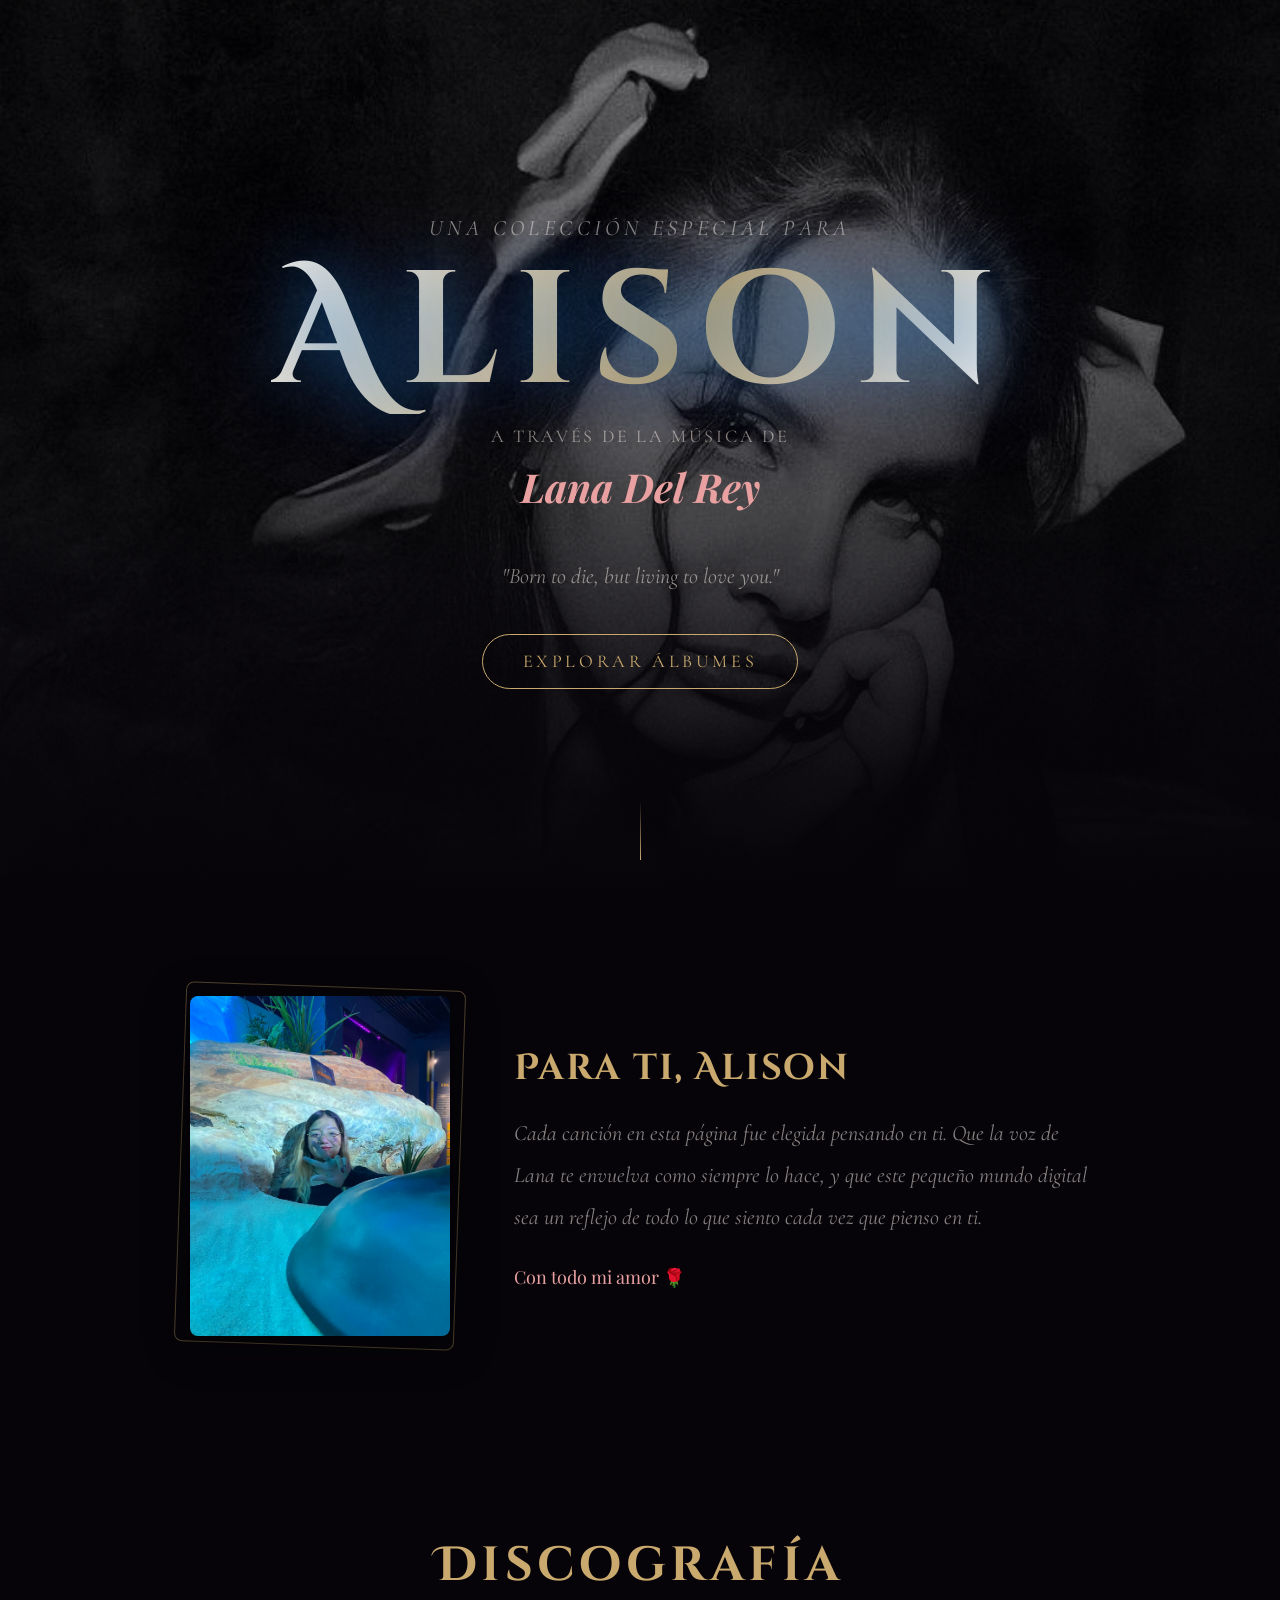
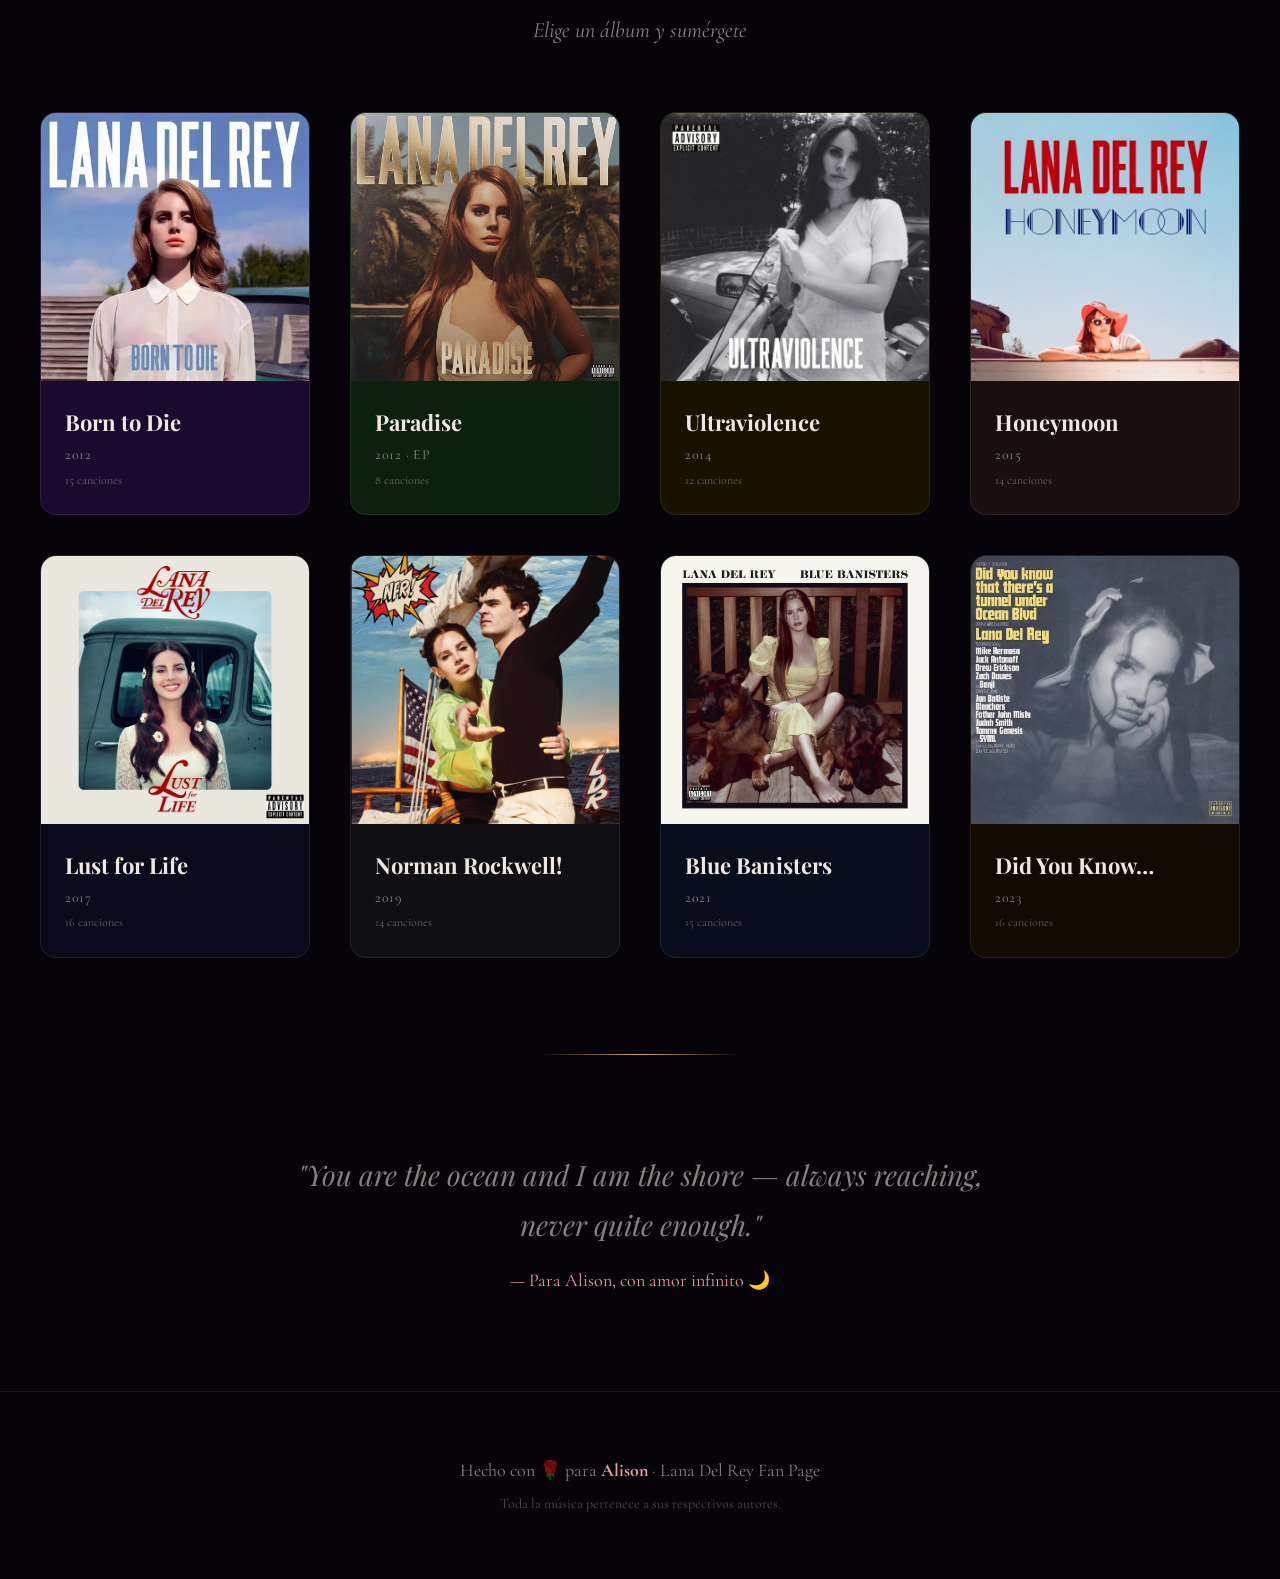
==== index.html @ 83dd3fc1 "Initial commit - Lana Del Rey fan site for Alison" ====
<!DOCTYPE html>
<html lang="es">
<head>
  <meta charset="UTF-8" />
  <meta name="viewport" content="width=device-width, initial-scale=1.0" />
  <title>Lana Del Rey — Para Alison 🌹</title>

  <!-- Google Fonts -->
  <link rel="preconnect" href="https://fonts.googleapis.com" />
  <link rel="preconnect" href="https://fonts.gstatic.com" crossorigin />
  <link href="https://fonts.googleapis.com/css2?family=Playfair+Display:ital,wght@0,400;0,700;1,400;1,700&family=Cormorant+Garamond:ital,wght@0,300;0,400;1,300;1,400&family=Cinzel+Decorative:wght@400;700&display=swap" rel="stylesheet" />

  <!-- CSS Global -->
  <link rel="stylesheet" href="css/reset.css" />
  <link rel="stylesheet" href="css/variables.css" />
  <link rel="stylesheet" href="css/global.css" />
  <link rel="stylesheet" href="css/hero.css" />
  <link rel="stylesheet" href="css/albums-grid.css" />
  <link rel="stylesheet" href="css/footer.css" />
  <link rel="stylesheet" href="css/mobile.css" />
  <link rel="stylesheet" href="css/particles.css" />
</head>
<body>

  <!-- Partículas decorativas -->
  <div id="particles-container" aria-hidden="true"></div>

  <!-- ══════════════ HERO ══════════════ -->
  <header id="hero">
    <div class="hero__overlay"></div>
    <div class="hero__content">
      <p class="hero__subtitle">Una colección especial para</p>
      <h1 class="hero__name">Alison</h1>
      <p class="hero__tagline">a través de la música de</p>
      <h2 class="hero__artist">Lana Del Rey</h2>
      <p class="hero__quote">"Born to die, but living to love you."</p>
      <a href="#albums" class="hero__cta">Explorar álbumes</a>
    </div>
    <div class="hero__scroll-indicator">
      <span></span>
    </div>
  </header>

  <!-- ══════════════ DEDICATORIA ══════════════ -->
  <section id="dedication">
    <div class="dedication__wrapper">
      <div class="dedication__image-frame">
        <!-- Foto de Alison: assets/images/alison/main.jpg -->
        <img src="assets/images/alison/main.jpg" alt="Alison" class="dedication__photo" onerror="this.src='assets/images/placeholder.jpg'" />
        <div class="dedication__frame-decor"></div>
      </div>
      <div class="dedication__text">
        <h3 class="dedication__title">Para ti, Alison</h3>
        <p class="dedication__message">
          <!-- Personaliza este mensaje -->
          Cada canción en esta página fue elegida pensando en ti.
          Que la voz de Lana te envuelva como siempre lo hace,
          y que este pequeño mundo digital sea un reflejo
          de todo lo que siento cada vez que pienso en ti.
        </p>
        <span class="dedication__signature">Con todo mi amor 🌹</span>
      </div>
    </div>
  </section>

  <!-- ══════════════ GRID DE ÁLBUMES ══════════════ -->
  <main id="albums">
    <div class="albums__header">
      <h2 class="albums__title">Discografía</h2>
      <p class="albums__subtitle">Elige un álbum y sumérgete</p>
    </div>

    <div class="albums__grid">

      <!-- Tarjeta: Born to Die -->
      <a href="html/born-to-die.html" class="album-card" data-album="born-to-die" style="--card-color: #1a0a2e; --card-accent: #9b59b6;">
        <div class="album-card__cover">
          <img src="assets/images/albums/born-to-die.jpg" alt="Born to Die" onerror="this.src='assets/images/placeholder.jpg'" />
          <div class="album-card__overlay">
            <span class="album-card__play">▶</span>
          </div>
        </div>
        <div class="album-card__info">
          <h3 class="album-card__title">Born to Die</h3>
          <p class="album-card__year">2012</p>
          <p class="album-card__songs">15 canciones</p>
        </div>
      </a>

      <!-- Tarjeta: Paradise EP -->
      <a href="html/paradise.html" class="album-card" data-album="paradise" style="--card-color: #0d1f0d; --card-accent: #27ae60;">
        <div class="album-card__cover">
          <img src="assets/images/albums/paradise.jpg" alt="Paradise EP" onerror="this.src='assets/images/placeholder.jpg'" />
          <div class="album-card__overlay">
            <span class="album-card__play">▶</span>
          </div>
        </div>
        <div class="album-card__info">
          <h3 class="album-card__title">Paradise</h3>
          <p class="album-card__year">2012 · EP</p>
          <p class="album-card__songs">8 canciones</p>
        </div>
      </a>

      <!-- Tarjeta: Ultraviolence -->
      <a href="html/ultraviolence.html" class="album-card" data-album="ultraviolence" style="--card-color: #1a1200; --card-accent: #c0a060;">
        <div class="album-card__cover">
          <img src="assets/images/albums/ultraviolence.jpg" alt="Ultraviolence" onerror="this.src='assets/images/placeholder.jpg'" />
          <div class="album-card__overlay">
            <span class="album-card__play">▶</span>
          </div>
        </div>
        <div class="album-card__info">
          <h3 class="album-card__title">Ultraviolence</h3>
          <p class="album-card__year">2014</p>
          <p class="album-card__songs">12 canciones</p>
        </div>
      </a>

      <!-- Tarjeta: Honeymoon -->
      <a href="html/honeymoon.html" class="album-card" data-album="honeymoon" style="--card-color: #1a0f0f; --card-accent: #e8b4b8;">
        <div class="album-card__cover">
          <img src="assets/images/albums/honeymoon.jpg" alt="Honeymoon" onerror="this.src='assets/images/placeholder.jpg'" />
          <div class="album-card__overlay">
            <span class="album-card__play">▶</span>
          </div>
        </div>
        <div class="album-card__info">
          <h3 class="album-card__title">Honeymoon</h3>
          <p class="album-card__year">2015</p>
          <p class="album-card__songs">14 canciones</p>
        </div>
      </a>

      <!-- Tarjeta: Lust for Life -->
      <a href="html/lust-for-life.html" class="album-card" data-album="lust-for-life" style="--card-color: #0a0a1a; --card-accent: #4fc3f7;">
        <div class="album-card__cover">
          <img src="assets/images/albums/lust-for-life.jpg" alt="Lust for Life" onerror="this.src='assets/images/placeholder.jpg'" />
          <div class="album-card__overlay">
            <span class="album-card__play">▶</span>
          </div>
        </div>
        <div class="album-card__info">
          <h3 class="album-card__title">Lust for Life</h3>
          <p class="album-card__year">2017</p>
          <p class="album-card__songs">16 canciones</p>
        </div>
      </a>

      <!-- Tarjeta: Norman Rockwell -->
      <a href="html/norman-rockwell.html" class="album-card" data-album="norman-rockwell" style="--card-color: #0f0f14; --card-accent: #a8d8ea;">
        <div class="album-card__cover">
          <img src="assets/images/albums/norman-rockwell.jpg" alt="Norman Rockwell!" onerror="this.src='assets/images/placeholder.jpg'" />
          <div class="album-card__overlay">
            <span class="album-card__play">▶</span>
          </div>
        </div>
        <div class="album-card__info">
          <h3 class="album-card__title">Norman Rockwell!</h3>
          <p class="album-card__year">2019</p>
          <p class="album-card__songs">14 canciones</p>
        </div>
      </a>

      <!-- Tarjeta: Blue Banisters -->
      <a href="html/blue-banisters.html" class="album-card" data-album="blue-banisters" style="--card-color: #070d1a; --card-accent: #5b8fd4;">
        <div class="album-card__cover">
          <img src="assets/images/albums/blue-banisters.jpg" alt="Blue Banisters" onerror="this.src='assets/images/placeholder.jpg'" />
          <div class="album-card__overlay">
            <span class="album-card__play">▶</span>
          </div>
        </div>
        <div class="album-card__info">
          <h3 class="album-card__title">Blue Banisters</h3>
          <p class="album-card__year">2021</p>
          <p class="album-card__songs">15 canciones</p>
        </div>
      </a>

      <!-- Tarjeta: Did You Know -->
      <a href="html/did-you-know.html" class="album-card" data-album="did-you-know" style="--card-color: #100a00; --card-accent: #d4a843;">
        <div class="album-card__cover">
          <img src="assets/images/albums/did-you-know.jpg" alt="Did You Know That There's a Tunnel Under Ocean Blvd" onerror="this.src='assets/images/placeholder.jpg'" />
          <div class="album-card__overlay">
            <span class="album-card__play">▶</span>
          </div>
        </div>
        <div class="album-card__info">
          <h3 class="album-card__title">Did You Know…</h3>
          <p class="album-card__year">2023</p>
          <p class="album-card__songs">16 canciones</p>
        </div>
      </a>

    </div>
  </main>

  <!-- ══════════════ FRASE FINAL ══════════════ -->
  <section id="love-note">
    <div class="love-note__wrapper">
      <p class="love-note__quote">"You are the ocean and I am the shore — always reaching, never quite enough."</p>
      <p class="love-note__for">— Para Alison, con amor infinito 🌙</p>
    </div>
  </section>

  <!-- ══════════════ FOOTER ══════════════ -->
  <footer id="footer">
    <p class="footer__text">Hecho con 🌹 para <strong>Alison</strong> · Lana Del Rey Fan Page</p>
    <p class="footer__credit">Toda la música pertenece a sus respectivos autores.</p>
  </footer>

  <!-- Scripts -->
  <script src="js/particles.js"></script>
  <script src="js/main.js"></script>

</body>
</html>
---- css/variables.css ----
/* ═══════════════════════════════════
   VARIABLES.CSS — Tokens de diseño
═══════════════════════════════════ */
:root {
  /* ── Paleta principal (índice) ── */
  --color-bg:           #060409;
  --color-bg-2:         #0e0714;
  --color-surface:      rgba(255, 255, 255, 0.03);
  --color-border:       rgba(255, 255, 255, 0.08);

  --color-text:         #f0e8e0;
  --color-text-muted:   rgba(240, 232, 224, 0.55);

  --color-gold:         #c9a96e;
  --color-rose:         #e8a0a0;
  --color-lavender:     #b8a0d4;
  --color-cream:        #f5efe8;

  --color-accent:       var(--color-rose);
  --color-glow:         rgba(201, 169, 110, 0.15);

  /* ── Tipografía ── */
  --font-display:       'Cinzel Decorative', serif;
  --font-heading:       'Playfair Display', serif;
  --font-body:          'Cormorant Garamond', serif;

  --fs-xs:    0.75rem;
  --fs-sm:    0.875rem;
  --fs-base:  1rem;
  --fs-md:    1.125rem;
  --fs-lg:    1.375rem;
  --fs-xl:    1.75rem;
  --fs-2xl:   2.25rem;
  --fs-3xl:   3rem;
  --fs-4xl:   4rem;
  --fs-hero:  clamp(3rem, 10vw, 7rem);

  /* ── Espaciado ── */
  --space-xs:   0.25rem;
  --space-sm:   0.5rem;
  --space-md:   1rem;
  --space-lg:   1.5rem;
  --space-xl:   2.5rem;
  --space-2xl:  4rem;
  --space-3xl:  6rem;

  /* ── Bordes & radios ── */
  --radius-sm:   4px;
  --radius-md:   8px;
  --radius-lg:   16px;
  --radius-full: 9999px;

  /* ── Sombras ── */
  --shadow-card: 0 8px 40px rgba(0,0,0,0.6);
  --shadow-glow: 0 0 30px var(--color-glow);

  /* ── Transiciones ── */
  --transition-fast: 0.2s ease;
  --transition-med:  0.4s ease;
  --transition-slow: 0.7s ease;

  /* ── Z-index ── */
  --z-particles: -1;
  --z-base:       1;
  --z-card:       2;
  --z-modal:     10;
  --z-nav:       20;
}
---- css/global.css ----
/* ═══════════════════════════════════
   GLOBAL.CSS — Estilos base del sitio
═══════════════════════════════════ */
body {
  font-family: var(--font-body);
  background-color: var(--color-bg);
  color: var(--color-text);
  overflow-x: hidden;
  cursor: default;
}

/* ── Cursor personalizado ── */
body * {
  cursor: url('../assets/images/cursor.png') 8 8, auto;
}
a, button { cursor: url('../assets/images/cursor-pointer.png') 8 8, pointer; }

/* ── Scrollbar ── */
::-webkit-scrollbar { width: 6px; }
::-webkit-scrollbar-track { background: var(--color-bg); }
::-webkit-scrollbar-thumb {
  background: var(--color-gold);
  border-radius: var(--radius-full);
}

/* ── Selección de texto ── */
::selection {
  background: rgba(201, 169, 110, 0.3);
  color: var(--color-cream);
}

/* ── Sección de dedicatoria ── */
#dedication {
  padding: var(--space-3xl) var(--space-xl);
  display: flex;
  justify-content: center;
}

.dedication__wrapper {
  display: flex;
  align-items: center;
  gap: var(--space-2xl);
  max-width: 900px;
  width: 100%;
}

.dedication__image-frame {
  position: relative;
  flex-shrink: 0;
}

.dedication__photo {
  width: 260px;
  height: 340px;
  object-fit: cover;
  border-radius: var(--radius-md);
  box-shadow: var(--shadow-card);
  position: relative;
  z-index: 1;
}

.dedication__frame-decor {
  position: absolute;
  inset: -10px;
  border: 1px solid var(--color-gold);
  border-radius: var(--radius-md);
  opacity: 0.4;
  transform: rotate(2deg);
}

.dedication__title {
  font-family: var(--font-display);
  font-size: var(--fs-2xl);
  color: var(--color-gold);
  margin-bottom: var(--space-md);
  letter-spacing: 0.05em;
}

.dedication__message {
  font-size: var(--fs-lg);
  font-style: italic;
  line-height: 1.9;
  color: var(--color-text-muted);
  margin-bottom: var(--space-lg);
}

.dedication__signature {
  font-family: var(--font-heading);
  font-size: var(--fs-md);
  color: var(--color-rose);
}

/* ── Love note ── */
#love-note {
  padding: var(--space-3xl) var(--space-xl);
  text-align: center;
  position: relative;
}

#love-note::before {
  content: '';
  position: absolute;
  top: 0; left: 50%;
  transform: translateX(-50%);
  width: 200px; height: 1px;
  background: linear-gradient(to right, transparent, var(--color-gold), transparent);
}

.love-note__quote {
  font-family: var(--font-heading);
  font-size: var(--fs-xl);
  font-style: italic;
  color: var(--color-text-muted);
  max-width: 700px;
  margin: 0 auto var(--space-md);
  line-height: 1.8;
}

.love-note__for {
  font-size: var(--fs-md);
  color: var(--color-rose);
}

/* ── Animaciones de entrada ── */
@keyframes fadeInUp {
  from { opacity: 0; transform: translateY(30px); }
  to   { opacity: 1; transform: translateY(0); }
}

@keyframes fadeIn {
  from { opacity: 0; }
  to   { opacity: 1; }
}

@keyframes shimmer {
  0%   { background-position: -200% center; }
  100% { background-position: 200% center; }
}

/* ── Responsive ── */
@media (max-width: 768px) {
  .dedication__wrapper {
    flex-direction: column;
    text-align: center;
  }
  .dedication__photo {
    width: 200px;
    height: 260px;
  }
}
---- css/hero.css ----
/* ═══════════════════════════════════
   HERO.CSS — Sección principal hero
═══════════════════════════════════ */
#hero {
  position: relative;
  width: 100%;
  height: 100vh;
  min-height: 600px;
  display: flex;
  align-items: center;
  justify-content: center;
  overflow: hidden;

  /* Fondo: pon tu imagen favorita de Lana en assets/images/ldr/hero-bg.jpg */
  background-image: url('../assets/images/ldr/hero-bg.jpg');
  background-size: cover;
  background-position: center 20%;
}

.hero__overlay {
  position: absolute;
  inset: 0;
  background: linear-gradient(
    to bottom,
    rgba(6, 4, 9, 0.3) 0%,
    rgba(6, 4, 9, 0.55) 50%,
    rgba(6, 4, 9, 0.9) 85%,
    var(--color-bg) 100%
  );
  z-index: 0;
}

.hero__content {
  position: relative;
  z-index: 1;
  text-align: center;
  padding: 0 var(--space-xl);
  animation: fadeIn 1.5s ease forwards;
}

.hero__subtitle {
  font-family: var(--font-body);
  font-size: var(--fs-lg);
  font-style: italic;
  color: var(--color-text-muted);
  letter-spacing: 0.2em;
  text-transform: uppercase;
  margin-bottom: var(--space-sm);
  animation: fadeInUp 1s ease 0.3s both;
}

.hero__name {
  font-family: var(--font-display);
  font-size: clamp(4rem, 14vw, 10rem);
  color: var(--color-cream);
  letter-spacing: 0.1em;
  line-height: 1;
  text-shadow:
    0 0 60px rgba(29, 136, 223, 0.5),
    0 0 120px rgba(18, 72, 172, 0.459);

  /* Efecto shimmer dorado */
  background: linear-gradient(
    120deg,
    var(--color-cream) 0%,
    var(--color-gold) 30%,
    var(--color-cream) 50%,
    var(--color-gold) 70%,
    var(--color-cream) 100%
  );
  background-size: 200% auto;
  -webkit-background-clip: text;
  -webkit-text-fill-color: transparent;
  background-clip: text;
  animation:
    fadeInUp 1s ease 0.5s both,
    shimmer 4s linear 2s infinite;
}

.hero__tagline {
  font-family: var(--font-body);
  font-size: var(--fs-md);
  color: var(--color-text-muted);
  letter-spacing: 0.15em;
  text-transform: uppercase;
  margin-top: var(--space-sm);
  animation: fadeInUp 1s ease 0.7s both;
}

.hero__artist {
  font-family: var(--font-heading);
  font-size: clamp(1.5rem, 4vw, 2.5rem);
  font-style: italic;
  color: var(--color-rose);
  margin-top: var(--space-xs);
  animation: fadeInUp 1s ease 0.9s both;
}

.hero__quote {
  font-family: var(--font-body);
  font-size: var(--fs-lg);
  font-style: italic;
  color: var(--color-text-muted);
  margin-top: var(--space-xl);
  max-width: 500px;
  margin-left: auto;
  margin-right: auto;
  animation: fadeInUp 1s ease 1.1s both;
}

.hero__cta {
  display: inline-block;
  margin-top: var(--space-xl);
  padding: 0.75rem 2.5rem;
  border: 1px solid var(--color-gold);
  color: var(--color-gold);
  font-family: var(--font-body);
  font-size: var(--fs-md);
  letter-spacing: 0.2em;
  text-transform: uppercase;
  border-radius: var(--radius-full);
  transition: background var(--transition-med), color var(--transition-med), box-shadow var(--transition-med);
  animation: fadeInUp 1s ease 1.3s both;
}

.hero__cta:hover {
  background: var(--color-gold);
  color: var(--color-bg);
  box-shadow: 0 0 30px rgba(201, 169, 110, 0.4);
}

/* ── Indicador de scroll ── */
.hero__scroll-indicator {
  position: absolute;
  bottom: var(--space-xl);
  left: 50%;
  transform: translateX(-50%);
  z-index: 1;
  animation: fadeIn 1s ease 2s both;
}

.hero__scroll-indicator span {
  display: block;
  width: 1px;
  height: 60px;
  background: linear-gradient(to bottom, transparent, var(--color-gold));
  margin: 0 auto;
  animation: scrollPulse 2s ease-in-out infinite;
}

@keyframes scrollPulse {
  0%   { opacity: 0; transform: scaleY(0) translateY(-100%); }
  50%  { opacity: 1; }
  100% { opacity: 0; transform: scaleY(1) translateY(0); }
}
---- css/albums-grid.css ----
/* ═══════════════════════════════════
   ALBUMS-GRID.CSS — Grid de álbumes
═══════════════════════════════════ */
#albums {
  padding: var(--space-3xl) var(--space-xl);
  max-width: 1300px;
  margin: 0 auto;
}

.albums__header {
  text-align: center;
  margin-bottom: var(--space-2xl);
}

.albums__title {
  font-family: var(--font-display);
  font-size: var(--fs-3xl);
  color: var(--color-gold);
  letter-spacing: 0.1em;
  margin-bottom: var(--space-sm);
}

.albums__subtitle {
  font-family: var(--font-body);
  font-size: var(--fs-lg);
  font-style: italic;
  color: var(--color-text-muted);
}

/* ── Grid responsive ── */
.albums__grid {
  display: grid;
  grid-template-columns: repeat(auto-fill, minmax(250px, 1fr));
  gap: var(--space-xl);
}

/* ── Tarjeta de álbum ── */
.album-card {
  display: block;
  background: var(--card-color, var(--color-surface));
  border: 1px solid var(--color-border);
  border-radius: var(--radius-lg);
  overflow: hidden;
  transition: transform var(--transition-med), box-shadow var(--transition-med), border-color var(--transition-med);
  position: relative;
  cursor: pointer;
}

.album-card::before {
  /* Brillo superior */
  content: '';
  position: absolute;
  top: 0; left: 0; right: 0;
  height: 1px;
  background: linear-gradient(to right, transparent, var(--card-accent, var(--color-gold)), transparent);
  opacity: 0;
  transition: opacity var(--transition-med);
  z-index: 2;
}

.album-card:hover {
  transform: translateY(-8px) scale(1.02);
  box-shadow:
    0 20px 60px rgba(0,0,0,0.7),
    0 0 30px rgba(var(--card-accent, 201,169,110), 0.15);
  border-color: rgba(255,255,255,0.15);
}

.album-card:hover::before {
  opacity: 1;
}

/* ── Cover del álbum ── */
.album-card__cover {
  position: relative;
  width: 100%;
  aspect-ratio: 1 / 1;
  overflow: hidden;
}

.album-card__cover img {
  width: 100%;
  height: 100%;
  object-fit: cover;
  transition: transform var(--transition-slow), filter var(--transition-med);
}

.album-card:hover .album-card__cover img {
  transform: scale(1.08);
  filter: brightness(0.7);
}

.album-card__overlay {
  position: absolute;
  inset: 0;
  display: flex;
  align-items: center;
  justify-content: center;
  opacity: 0;
  transition: opacity var(--transition-med);
  background: radial-gradient(ellipse at center, rgba(0,0,0,0.4) 0%, transparent 70%);
}

.album-card:hover .album-card__overlay {
  opacity: 1;
}

.album-card__play {
  font-size: 3rem;
  color: white;
  text-shadow: 0 0 20px rgba(255,255,255,0.5);
  transform: scale(0.8);
  transition: transform var(--transition-med);
}

.album-card:hover .album-card__play {
  transform: scale(1);
}

/* ── Info del álbum ── */
.album-card__info {
  padding: var(--space-lg);
}

.album-card__title {
  font-family: var(--font-heading);
  font-size: var(--fs-lg);
  color: var(--color-text);
  margin-bottom: var(--space-xs);
}

.album-card__year {
  font-size: var(--fs-sm);
  color: var(--color-text-muted);
  letter-spacing: 0.05em;
}

.album-card__songs {
  font-size: var(--fs-xs);
  color: var(--color-text-muted);
  margin-top: var(--space-xs);
  opacity: 0.7;
}

/* ── Color accent en titulo al hover ── */
.album-card:hover .album-card__title {
  color: var(--card-accent, var(--color-gold));
  transition: color var(--transition-fast);
}

/* ── Responsive ── */
@media (max-width: 600px) {
  .albums__grid {
    grid-template-columns: repeat(2, 1fr);
    gap: var(--space-md);
  }
  .albums__title { font-size: var(--fs-2xl); }
}

@media (max-width: 400px) {
  .albums__grid {
    grid-template-columns: 1fr;
  }
}
---- css/footer.css ----
/* ═══════════════════════════════════
   FOOTER.CSS
═══════════════════════════════════ */
#footer {
  text-align: center;
  padding: var(--space-2xl) var(--space-xl);
  border-top: 1px solid var(--color-border);
  position: relative;
}

.footer__text {
  font-family: var(--font-body);
  font-size: var(--fs-md);
  color: var(--color-text-muted);
  margin-bottom: var(--space-sm);
}

.footer__text strong {
  color: var(--color-rose);
}

.footer__credit {
  font-size: var(--fs-sm);
  color: rgba(240, 232, 224, 0.3);
}
---- css/mobile.css ----
/* ═══════════════════════════════════════════════════════
   MOBILE.CSS — Responsive completo iOS & Android
   Breakpoints: 900px · 768px · 480px · 375px
═══════════════════════════════════════════════════════ */

/* ── 0. CORRECCIONES GLOBALES iOS / ANDROID ── */
html {
  -webkit-text-size-adjust: 100%;
  text-size-adjust: 100%;
}
body {
  -webkit-overflow-scrolling: touch;
}
* {
  -webkit-tap-highlight-color: transparent;
  tap-highlight-color: transparent;
}
input[type="range"] {
  -webkit-appearance: none;
  appearance: none;
}
button {
  -webkit-appearance: none;
  appearance: none;
}

/* ── 1. TABLET (≤ 900px) ── */
@media (max-width: 900px) {
  .hero__name { font-size: clamp(3rem, 16vw, 7rem); }
  .album-hero { padding: 0 2rem 3rem; min-height: 85vh; }
  .album-hero__content { flex-direction: column; align-items: center; text-align: center; gap: 1.5rem; }
  .album-hero__cover { width: 180px; height: 180px; }
  .album-hero__for-alison { border-left: none; border-top: 2px solid; border-radius: 0 0 8px 8px; text-align: center; }
  .albums__grid { grid-template-columns: repeat(3, 1fr); gap: 1rem; }
  .player { grid-template-columns: 1fr 1fr; grid-template-rows: auto auto; gap: 0.5rem; padding: 0.75rem 1.25rem; }
  .player__song-info { grid-column: 1; grid-row: 1; }
  .player__right { grid-column: 2; grid-row: 1; justify-content: flex-end; }
  .player__controls { grid-column: 1 / -1; grid-row: 2; }
}

/* ── 2. MÓVIL GRANDE (≤ 768px) ── */
@media (max-width: 768px) {
  /* Hero index */
  #hero { background-attachment: scroll; }
  .hero__subtitle { font-size: 0.8rem; letter-spacing: 0.15em; }
  .hero__name { font-size: clamp(2.8rem, 18vw, 5.5rem); letter-spacing: 0.05em; }
  .hero__quote { font-size: 1rem; padding: 0 1rem; }
  .hero__cta { padding: 0.65rem 2rem; font-size: 0.875rem; }

  /* Dedicatoria */
  #dedication { padding: 3rem 1.5rem; }
  .dedication__wrapper { flex-direction: column; align-items: center; text-align: center; gap: 2rem; }
  .dedication__photo { width: 180px; height: 240px; }
  .dedication__title { font-size: 1.5rem; }
  .dedication__message { font-size: 1rem; }

  /* Grid álbumes */
  #albums { padding: 3rem 1rem; }
  .albums__title { font-size: 1.75rem; }
  .albums__grid { grid-template-columns: repeat(2, 1fr); gap: 0.875rem; }
  .album-card__info { padding: 0.875rem; }
  .album-card__title { font-size: 1rem; }

  /* Álbum hero */
  .album-hero { padding: 0 1.25rem 2.5rem; min-height: 70vh; }
  .album-hero__content { gap: 1.25rem; }
  .album-hero__cover { width: 150px; height: 150px; }
  .album-hero__title { font-size: clamp(1.8rem, 8vw, 3rem); }
  .album-hero__artist { font-size: 1rem; }
  .album-hero__quote { font-size: 0.9rem; max-width: 100%; }
  .album-hero__for-alison p { font-size: 0.9rem; }

  /* Navbar */
  .album-nav { padding: 0.875rem 1.25rem; }
  .album-nav__back { font-size: 0.75rem; }
  .album-nav__for { font-size: 0.75rem; }

  /* Tracklist */
  .album-main { padding: 1.5rem 1rem 180px; }
  .tracklist-section__title { font-size: 1rem; margin-bottom: 1rem; }
  .tracklist__item { grid-template-columns: 32px 1fr auto; gap: 0.75rem; padding: 0.75rem 0.875rem; }
  .tracklist__title { font-size: 0.875rem; }
  .tracklist__duration { font-size: 0.7rem; }

  /* ─── Reproductor mobile: stack vertical ─── */
  .player {
    display: flex;
    flex-direction: column;
    gap: 0.4rem;
    padding: 0.75rem 1rem;
    padding-bottom: calc(0.75rem + env(safe-area-inset-bottom, 0px));
  }
  .player__song-info { width: 100%; margin-bottom: 0.25rem; }
  .player__thumb { width: 44px; height: 44px; }
  .player__song-name { font-size: 0.875rem; max-width: 60vw; }
  .player__song-album { font-size: 0.65rem; }
  .player__controls { width: 100%; }
  .player__buttons { gap: 1rem; justify-content: center; }
  .player__btn { font-size: 1rem; }
  .player__btn--play { width: 40px; height: 40px; font-size: 1.1rem; }
  .player__progress-wrapper { gap: 0.5rem; }
  .player__right { display: none; }

  /* Love note */
  .love-note__quote { font-size: 1rem; padding: 0 1rem; }

  /* Scrollbar oculto */
  ::-webkit-scrollbar { display: none; }
  body { scrollbar-width: none; }

  /* Partículas en pausa (rendimiento) */
  .particle { opacity: 0 !important; animation-play-state: paused !important; }
}

/* ── 3. MÓVIL ESTÁNDAR (≤ 480px) ── */
@media (max-width: 480px) {
  .hero__name { font-size: clamp(2.5rem, 20vw, 4.5rem); }
  .albums__grid { grid-template-columns: repeat(2, 1fr); gap: 0.75rem; }
  .album-hero__cover { width: 130px; height: 130px; }
  .album-hero__title { font-size: clamp(1.6rem, 9vw, 2.5rem); }
  .tracklist__item { padding: 0.65rem 0.75rem; }
  .player { padding: 0.65rem 0.875rem; padding-bottom: calc(0.65rem + env(safe-area-inset-bottom, 0px)); }
  .player__buttons { gap: 0.875rem; }
  .player__btn--play { width: 38px; height: 38px; }
}

/* ── 4. MÓVIL PEQUEÑO (≤ 375px) — iPhone SE ── */
@media (max-width: 375px) {
  .hero__name { font-size: clamp(2.2rem, 21vw, 4rem); }
  .albums__grid { gap: 0.5rem; }
  .album-card__title { font-size: 0.875rem; }
  .album-card__year, .album-card__songs { font-size: 0.65rem; }
  .album-hero { padding: 0 1rem 2rem; }
  .album-hero__cover { width: 110px; height: 110px; }
  .tracklist__item { grid-template-columns: 28px 1fr auto; gap: 0.5rem; padding: 0.6rem 0.5rem; }
  .tracklist__number { font-size: 0.7rem; }
  .tracklist__title { font-size: 0.8rem; }
  .player { padding: 0.5rem 0.75rem; padding-bottom: calc(0.5rem + env(safe-area-inset-bottom, 0px)); }
  .player__song-name { font-size: 0.8rem; max-width: 50vw; }
}

/* ── 5. LANDSCAPE MÓVIL ── */
@media (max-height: 500px) and (orientation: landscape) {
  #hero { min-height: 100vh; }
  .hero__name { font-size: clamp(2rem, 10vh, 4rem); }
  .album-hero { min-height: 100vh; padding: 0 2rem 2rem; }
  .album-hero__content { flex-direction: row; text-align: left; align-items: flex-end; }
  .album-hero__cover { width: 100px; height: 100px; }
  .player { padding: 0.4rem 1rem; padding-bottom: 0.4rem; }
  .player__btn--play { width: 34px; height: 34px; }
}

/* ── 6. SAFE AREA — notch iPhoneX+ ── */
@supports (padding-bottom: env(safe-area-inset-bottom)) {
  .player {
    padding-bottom: calc(0.875rem + env(safe-area-inset-bottom));
  }
  .album-main {
    padding-bottom: calc(175px + env(safe-area-inset-bottom));
  }
}

/* ── 7. TOUCH — mejoras táctiles ── */
@media (hover: none) and (pointer: coarse) {
  .player__btn {
    min-width: 44px;
    min-height: 44px;
    display: flex;
    align-items: center;
    justify-content: center;
  }
  .tracklist__item { min-height: 52px; }
  #progress-bar { height: 6px !important; border-radius: 999px; }
  .player__progress-fill { height: 6px; }

  /* Quita hover pegado en touch */
  .album-card:hover {
    transform: none;
    box-shadow: var(--shadow-card);
    border-color: var(--color-border);
  }
  .album-card:active { transform: scale(0.97); transition: transform 0.1s ease; }
  .tracklist__item:hover { background: transparent; border-color: transparent; }
  .tracklist__item:active { background: rgba(255,255,255,0.05); }
}
---- css/particles.css ----
/* ═══════════════════════════════════
   PARTICLES.CSS — Partículas decorativas
═══════════════════════════════════ */
#particles-container {
  position: fixed;
  inset: 0;
  pointer-events: none;
  z-index: var(--z-particles);
  overflow: hidden;
}

.particle {
  position: absolute;
  border-radius: 50%;
  pointer-events: none;
  opacity: 0;
  animation: particleFloat linear infinite;
}

@keyframes particleFloat {
  0% {
    transform: translateY(100vh) rotate(0deg);
    opacity: 0;
  }
  10% { opacity: 1; }
  90% { opacity: 0.5; }
  100% {
    transform: translateY(-10vh) rotate(360deg);
    opacity: 0;
  }
}
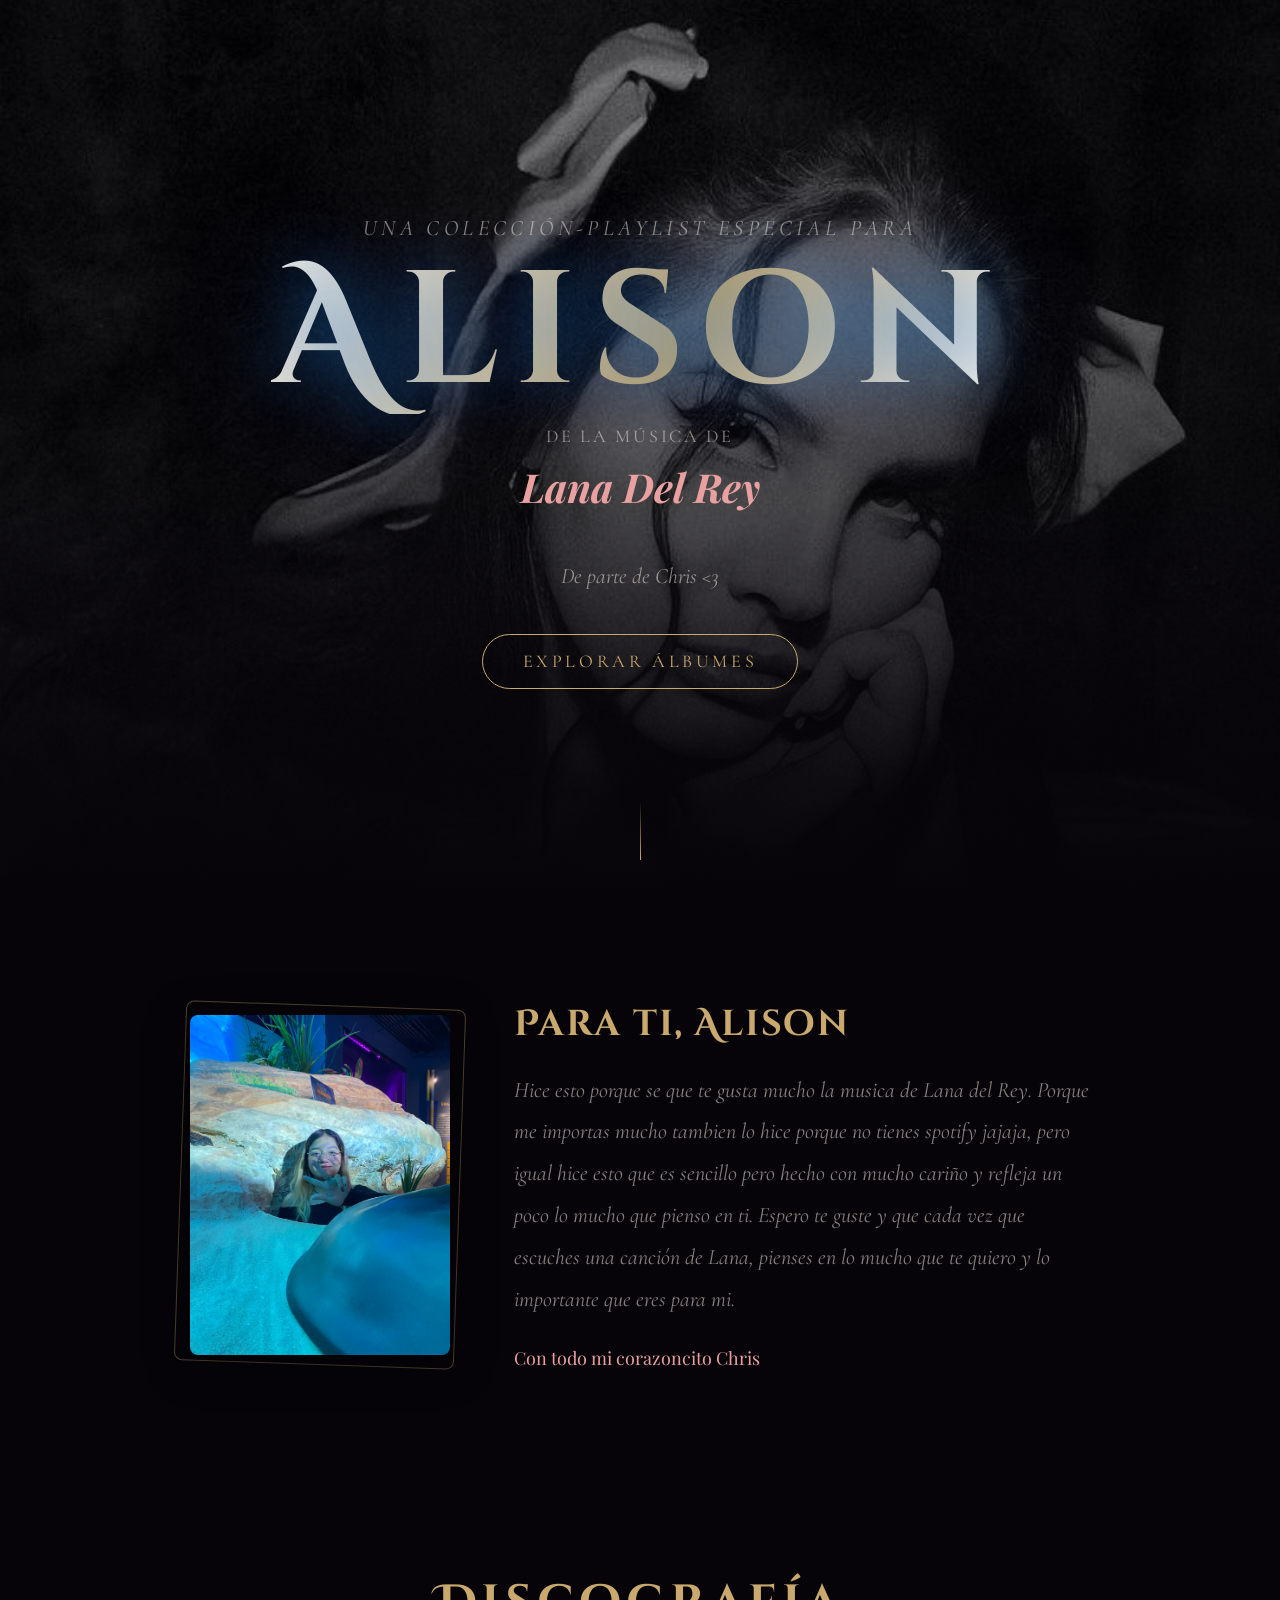
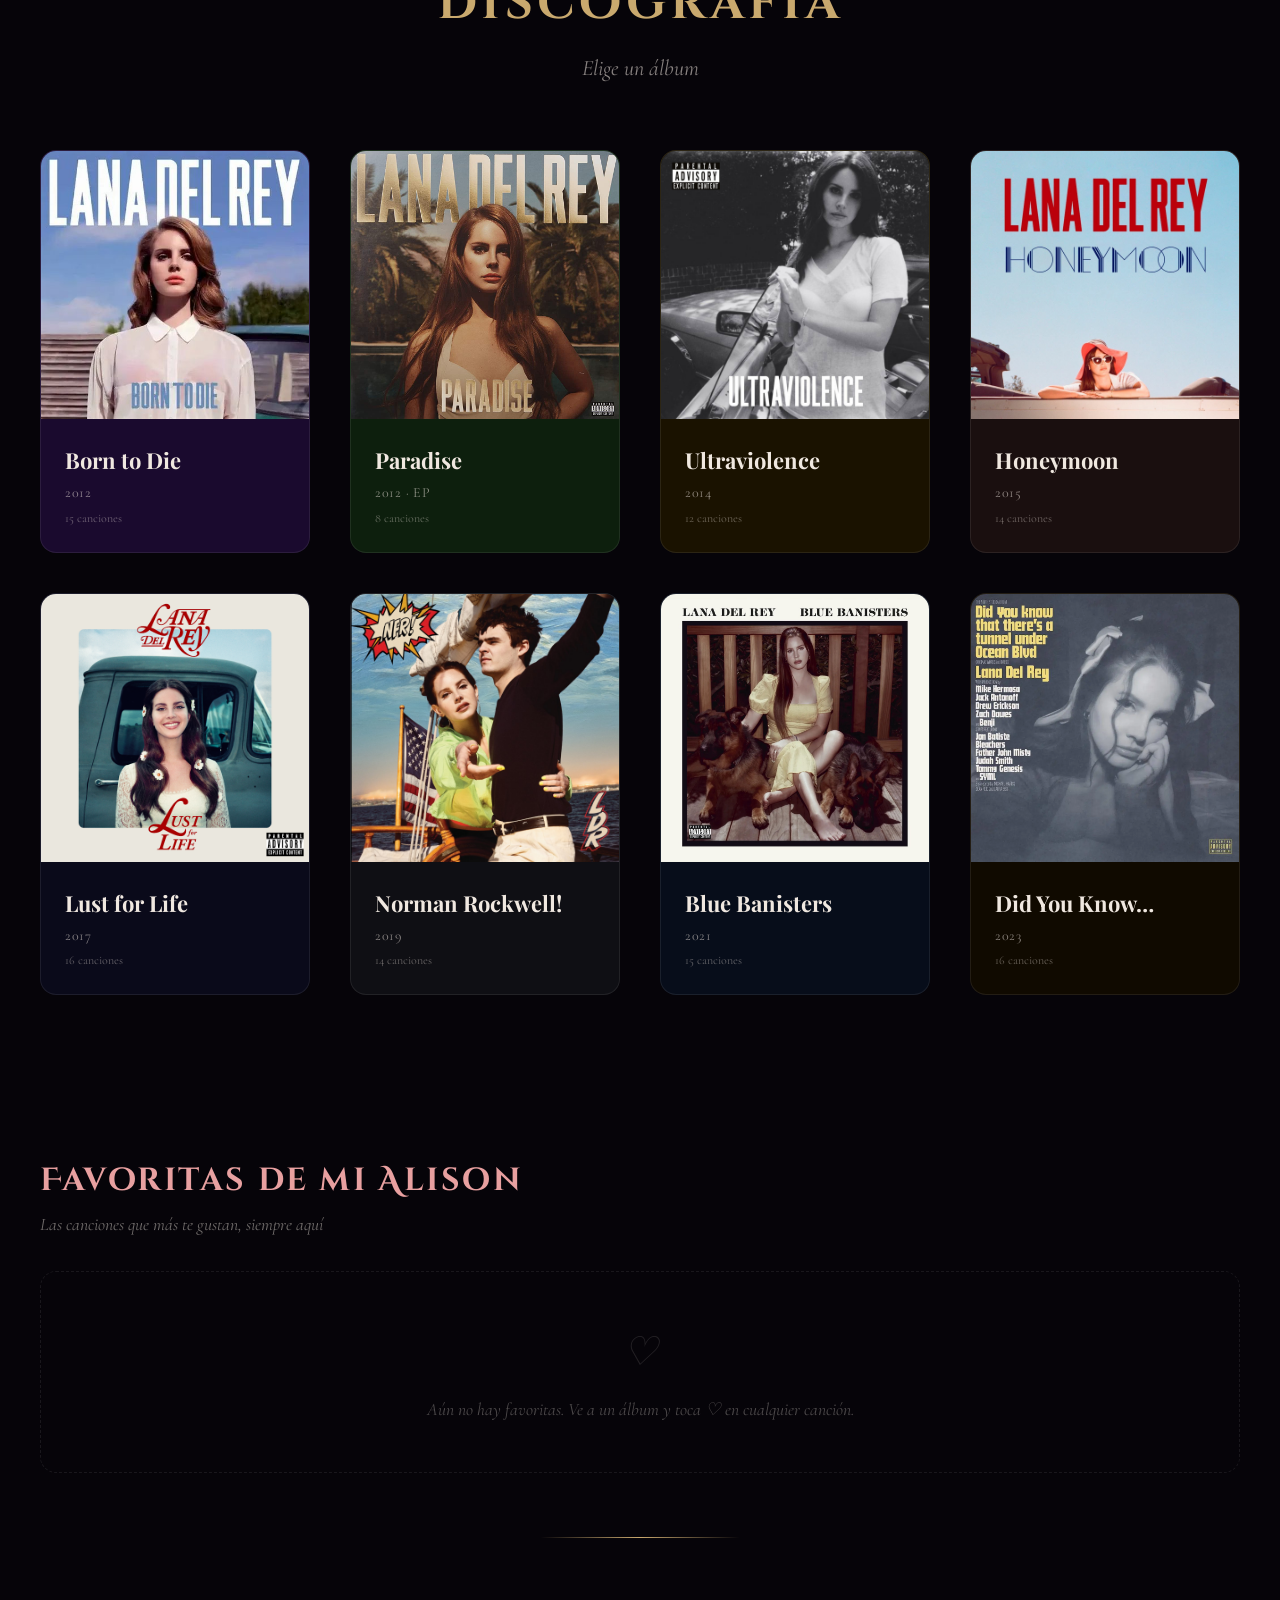
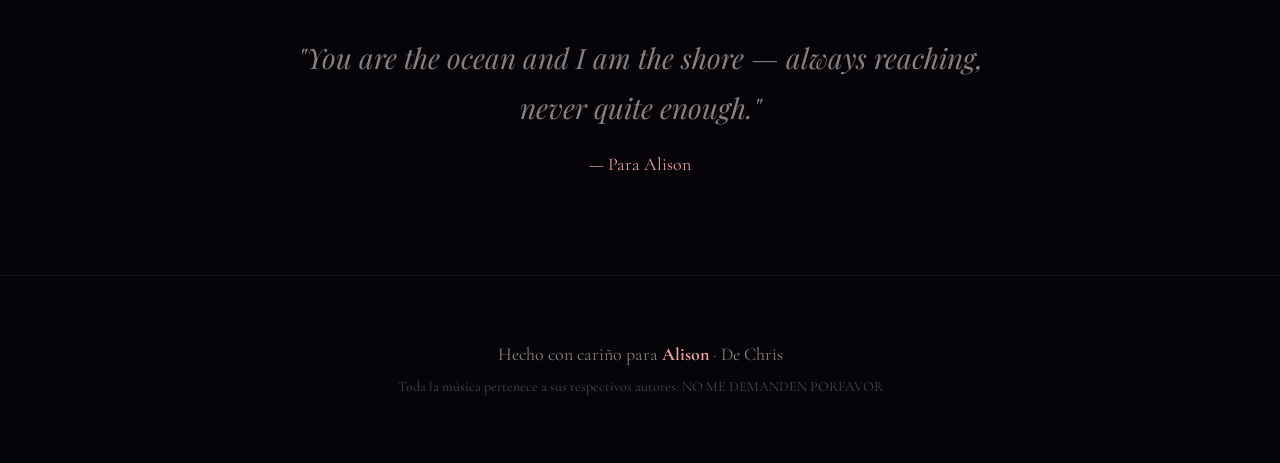
==== commit b64ee5d5: "feat: Add queue system, favorites, album navigation and mobile fixes - Add queue.js: Global queue sy" ====
--- a/index.html
+++ b/index.html
@@ -19,6 +19,7 @@
   <link rel="stylesheet" href="css/footer.css" />
   <link rel="stylesheet" href="css/mobile.css" />
   <link rel="stylesheet" href="css/particles.css" />
+  <link rel="stylesheet" href="css/features.css" />
 </head>
 <body>
 
@@ -29,11 +30,11 @@
   <header id="hero">
     <div class="hero__overlay"></div>
     <div class="hero__content">
-      <p class="hero__subtitle">Una colección especial para</p>
+      <p class="hero__subtitle">Una colección-playlist especial para</p>
       <h1 class="hero__name">Alison</h1>
-      <p class="hero__tagline">a través de la música de</p>
+      <p class="hero__tagline">de la música de</p>
       <h2 class="hero__artist">Lana Del Rey</h2>
-      <p class="hero__quote">"Born to die, but living to love you."</p>
+      <p class="hero__quote">De parte de Chris <3 </p>
       <a href="#albums" class="hero__cta">Explorar álbumes</a>
     </div>
     <div class="hero__scroll-indicator">
@@ -53,12 +54,12 @@
         <h3 class="dedication__title">Para ti, Alison</h3>
         <p class="dedication__message">
           <!-- Personaliza este mensaje -->
-          Cada canción en esta página fue elegida pensando en ti.
-          Que la voz de Lana te envuelva como siempre lo hace,
-          y que este pequeño mundo digital sea un reflejo
-          de todo lo que siento cada vez que pienso en ti.
+          Hice esto porque se que te gusta mucho la musica de Lana del Rey.
+          Porque me importas mucho tambien lo hice porque no tienes spotify jajaja,
+          pero igual hice esto que es sencillo pero hecho con mucho cariño y refleja un poco
+          lo mucho que pienso en ti. Espero te guste y que cada vez que escuches una canción de Lana, pienses en lo mucho que te quiero y lo importante que eres para mi.
         </p>
-        <span class="dedication__signature">Con todo mi amor 🌹</span>
+        <span class="dedication__signature">Con todo mi corazoncito Chris</span>
       </div>
     </div>
   </section>
@@ -67,7 +68,7 @@
   <main id="albums">
     <div class="albums__header">
       <h2 class="albums__title">Discografía</h2>
-      <p class="albums__subtitle">Elige un álbum y sumérgete</p>
+      <p class="albums__subtitle">Elige un álbum</p>
     </div>
 
     <div class="albums__grid">
@@ -194,24 +195,41 @@
 
     </div>
   </main>
+
+
+  <!-- ══════════════ FAVORITAS ══════════════ -->
+  <section id="favorites-section">
+    <div class="favorites__header">
+      <div>
+        <h2 class="favorites__title">Favoritas de mi Alison</h2>
+        <p class="favorites__subtitle">Las canciones que más te gustan, siempre aquí</p>
+      </div>
+    </div>
+    <div class="favorites__empty">
+      <span class="favorites__empty-icon">♡</span>
+      Aún no hay favoritas. Ve a un álbum y toca ♡ en cualquier canción.
+    </div>
+    <div class="favorites__grid" style="display:none"></div>
+  </section>
 
   <!-- ══════════════ FRASE FINAL ══════════════ -->
   <section id="love-note">
     <div class="love-note__wrapper">
       <p class="love-note__quote">"You are the ocean and I am the shore — always reaching, never quite enough."</p>
-      <p class="love-note__for">— Para Alison, con amor infinito 🌙</p>
+      <p class="love-note__for">— Para Alison </p>
     </div>
   </section>
 
   <!-- ══════════════ FOOTER ══════════════ -->
   <footer id="footer">
-    <p class="footer__text">Hecho con 🌹 para <strong>Alison</strong> · Lana Del Rey Fan Page</p>
-    <p class="footer__credit">Toda la música pertenece a sus respectivos autores.</p>
+    <p class="footer__text">Hecho con cariño para <strong>Alison</strong> · De Chris</p>
+    <p class="footer__credit">Toda la música pertenece a sus respectivos autores. NO ME DEMANDEN PORFAVOR</p>
   </footer>
 
   <!-- Scripts -->
   <script src="js/particles.js"></script>
   <script src="js/main.js"></script>
+  <script src="js/favorites.js"></script>
 
 </body>
 </html>
--- a/css/mobile.css
+++ b/css/mobile.css
@@ -27,9 +27,9 @@
 /* ── 1. TABLET (≤ 900px) ── */
 @media (max-width: 900px) {
   .hero__name { font-size: clamp(3rem, 16vw, 7rem); }
-  .album-hero { padding: 0 2rem 3rem; min-height: 85vh; }
-  .album-hero__content { flex-direction: column; align-items: center; text-align: center; gap: 1.5rem; }
-  .album-hero__cover { width: 180px; height: 180px; }
+  .album-hero { padding: 90px 2rem 3rem; min-height: auto; }
+  .album-hero__content { flex-direction: column; align-items: center; text-align: center; gap: 1.25rem; }
+  .album-hero__cover { width: 160px; height: 160px; }
   .album-hero__for-alison { border-left: none; border-top: 2px solid; border-radius: 0 0 8px 8px; text-align: center; }
   .albums__grid { grid-template-columns: repeat(3, 1fr); gap: 1rem; }
   .player { grid-template-columns: 1fr 1fr; grid-template-rows: auto auto; gap: 0.5rem; padding: 0.75rem 1.25rem; }
@@ -62,13 +62,16 @@
   .album-card__title { font-size: 1rem; }
 
   /* Álbum hero */
-  .album-hero { padding: 0 1.25rem 2.5rem; min-height: 70vh; }
-  .album-hero__content { gap: 1.25rem; }
-  .album-hero__cover { width: 150px; height: 150px; }
-  .album-hero__title { font-size: clamp(1.8rem, 8vw, 3rem); }
+  .album-hero { padding: 80px 1.25rem 2.5rem; min-height: auto; }
+  .album-hero__content { gap: 1rem; padding-bottom: 0.5rem; }
+  /* Portada centrada y tamaño adecuado en móvil */
+  .album-hero__cover-wrap { display: flex; justify-content: center; width: 100%; }
+  .album-hero__cover { width: 140px; height: 140px; margin: 0 auto; }
+  /* Título en una línea o máximo 2 líneas cómodas */
+  .album-hero__title { font-size: clamp(1.6rem, 7vw, 2.5rem); line-height: 1.1; word-break: break-word; hyphens: auto; }
   .album-hero__artist { font-size: 1rem; }
-  .album-hero__quote { font-size: 0.9rem; max-width: 100%; }
-  .album-hero__for-alison p { font-size: 0.9rem; }
+  .album-hero__quote { font-size: 0.875rem; max-width: 100%; }
+  .album-hero__for-alison p { font-size: 0.875rem; }
 
   /* Navbar */
   .album-nav { padding: 0.875rem 1.25rem; }
@@ -116,8 +119,8 @@
 @media (max-width: 480px) {
   .hero__name { font-size: clamp(2.5rem, 20vw, 4.5rem); }
   .albums__grid { grid-template-columns: repeat(2, 1fr); gap: 0.75rem; }
-  .album-hero__cover { width: 130px; height: 130px; }
-  .album-hero__title { font-size: clamp(1.6rem, 9vw, 2.5rem); }
+  .album-hero__cover { width: 120px; height: 120px; }
+  .album-hero__title { font-size: clamp(1.4rem, 8.5vw, 2.2rem); }
   .tracklist__item { padding: 0.65rem 0.75rem; }
   .player { padding: 0.65rem 0.875rem; padding-bottom: calc(0.65rem + env(safe-area-inset-bottom, 0px)); }
   .player__buttons { gap: 0.875rem; }
@@ -130,8 +133,8 @@
   .albums__grid { gap: 0.5rem; }
   .album-card__title { font-size: 0.875rem; }
   .album-card__year, .album-card__songs { font-size: 0.65rem; }
-  .album-hero { padding: 0 1rem 2rem; }
-  .album-hero__cover { width: 110px; height: 110px; }
+  .album-hero { padding: 75px 1rem 2rem; }
+  .album-hero__cover { width: 100px; height: 100px; }
   .tracklist__item { grid-template-columns: 28px 1fr auto; gap: 0.5rem; padding: 0.6rem 0.5rem; }
   .tracklist__number { font-size: 0.7rem; }
   .tracklist__title { font-size: 0.8rem; }
--- a/css/features.css
+++ b/css/features.css
@@ -0,0 +1,593 @@
+/* ═══════════════════════════════════════════════════════
+   FEATURES.CSS — Cola · Favoritas · Navegación álbumes
+═══════════════════════════════════════════════════════ */
+
+/* ─────────────────────────────────────────────────────
+   1. BOTONES DE ACCIÓN EN CADA CANCIÓN
+   (+Cola  ♡Favorita)
+───────────────────────────────────────────────────── */
+.tracklist__item {
+  grid-template-columns: 32px auto 1fr auto auto auto;
+  /* número | play-icon | título | fav | cola | dur */
+  gap: 0.5rem;
+}
+
+.tracklist__actions {
+  display: flex;
+  align-items: center;
+  gap: 0.25rem;
+  opacity: 0;
+  transition: opacity 0.2s ease;
+}
+
+.tracklist__item:hover .tracklist__actions,
+.tracklist__item.active .tracklist__actions {
+  opacity: 1;
+}
+
+/* Botón favorita ♡ */
+.btn-fav {
+  background: none;
+  border: none;
+  font-size: 1rem;
+  line-height: 1;
+  color: rgba(240, 232, 224, 0.35);
+  cursor: pointer;
+  padding: 4px 6px;
+  border-radius: 6px;
+  transition: color 0.2s, transform 0.15s;
+  flex-shrink: 0;
+}
+.btn-fav:hover        { color: #e8a0a0; transform: scale(1.2); }
+.btn-fav.is-fav       { color: #e8a0a0; }
+.btn-fav.is-fav:hover { color: #c0606060; transform: scale(1.1); }
+
+/* Botón cola + */
+.btn-queue {
+  background: none;
+  border: none;
+  font-size: 0.75rem;
+  line-height: 1;
+  color: rgba(240, 232, 224, 0.35);
+  cursor: pointer;
+  padding: 4px 6px;
+  border-radius: 6px;
+  transition: color 0.2s, transform 0.15s, background 0.2s;
+  white-space: nowrap;
+  flex-shrink: 0;
+  font-family: 'Cormorant Garamond', serif;
+  letter-spacing: 0.05em;
+}
+.btn-queue:hover {
+  color: var(--player-accent);
+  background: rgba(255,255,255,0.06);
+  transform: scale(1.1);
+}
+.btn-queue.in-queue {
+  color: var(--player-accent);
+}
+
+/* Toast de confirmación */
+.toast {
+  position: fixed;
+  bottom: 120px;
+  left: 50%;
+  transform: translateX(-50%) translateY(10px);
+  background: rgba(20, 15, 30, 0.95);
+  border: 1px solid rgba(255,255,255,0.12);
+  color: var(--color-text, #f0e8e0);
+  font-family: 'Cormorant Garamond', serif;
+  font-size: 0.875rem;
+  padding: 0.6rem 1.25rem;
+  border-radius: 999px;
+  backdrop-filter: blur(12px);
+  opacity: 0;
+  pointer-events: none;
+  transition: opacity 0.25s ease, transform 0.25s ease;
+  z-index: 999;
+  white-space: nowrap;
+}
+.toast.show {
+  opacity: 1;
+  transform: translateX(-50%) translateY(0);
+}
+
+/* ─────────────────────────────────────────────────────
+   2. PANEL DE COLA (drawer lateral / bottom sheet)
+───────────────────────────────────────────────────── */
+/* Overlay */
+.queue-overlay {
+  position: fixed;
+  inset: 0;
+  background: rgba(0,0,0,0.5);
+  backdrop-filter: blur(4px);
+  z-index: 98;
+  opacity: 0;
+  pointer-events: none;
+  transition: opacity 0.3s ease;
+}
+.queue-overlay.open {
+  opacity: 1;
+  pointer-events: all;
+}
+
+/* Panel */
+.queue-panel {
+  position: fixed;
+  top: 0;
+  right: 0;
+  bottom: 0;
+  width: min(380px, 92vw);
+  background: #0e0a18;
+  border-left: 1px solid rgba(255,255,255,0.08);
+  z-index: 99;
+  display: flex;
+  flex-direction: column;
+  transform: translateX(100%);
+  transition: transform 0.35s cubic-bezier(0.4,0,0.2,1);
+  box-shadow: -8px 0 40px rgba(0,0,0,0.6);
+}
+.queue-panel.open {
+  transform: translateX(0);
+}
+
+.queue-panel__header {
+  display: flex;
+  align-items: center;
+  justify-content: space-between;
+  padding: 1.25rem 1.5rem;
+  border-bottom: 1px solid rgba(255,255,255,0.07);
+  flex-shrink: 0;
+}
+.queue-panel__title {
+  font-family: 'Cinzel Decorative', serif;
+  font-size: 0.9rem;
+  color: var(--player-accent, #c9a96e);
+  letter-spacing: 0.1em;
+}
+.queue-panel__count {
+  font-size: 0.75rem;
+  color: rgba(240,232,224,0.4);
+  margin-left: 0.5rem;
+}
+.queue-panel__close {
+  background: none;
+  border: none;
+  color: rgba(240,232,224,0.5);
+  font-size: 1.4rem;
+  cursor: pointer;
+  line-height: 1;
+  padding: 4px 8px;
+  border-radius: 6px;
+  transition: color 0.2s, background 0.2s;
+}
+.queue-panel__close:hover {
+  color: #f0e8e0;
+  background: rgba(255,255,255,0.07);
+}
+
+.queue-panel__body {
+  flex: 1;
+  overflow-y: auto;
+  padding: 0.75rem 0;
+  -webkit-overflow-scrolling: touch;
+}
+
+/* Estado vacío */
+.queue-empty {
+  display: flex;
+  flex-direction: column;
+  align-items: center;
+  justify-content: center;
+  height: 100%;
+  gap: 0.75rem;
+  color: rgba(240,232,224,0.3);
+  font-family: 'Cormorant Garamond', serif;
+  font-style: italic;
+  text-align: center;
+  padding: 2rem;
+}
+.queue-empty__icon { font-size: 2.5rem; opacity: 0.4; }
+
+/* Items de la cola */
+.queue-item {
+  display: grid;
+  grid-template-columns: 1fr auto;
+  align-items: center;
+  gap: 0.75rem;
+  padding: 0.65rem 1.5rem;
+  cursor: pointer;
+  transition: background 0.15s;
+  border-bottom: 1px solid rgba(255,255,255,0.04);
+}
+.queue-item:hover { background: rgba(255,255,255,0.04); }
+.queue-item.playing { background: rgba(255,255,255,0.07); }
+
+.queue-item__info { min-width: 0; }
+.queue-item__title {
+  font-family: 'Playfair Display', serif;
+  font-size: 0.875rem;
+  color: #f0e8e0;
+  white-space: nowrap;
+  overflow: hidden;
+  text-overflow: ellipsis;
+}
+.queue-item.playing .queue-item__title { color: var(--player-accent, #c9a96e); }
+
+.queue-item__album {
+  font-size: 0.7rem;
+  color: rgba(240,232,224,0.4);
+  margin-top: 2px;
+  white-space: nowrap;
+  overflow: hidden;
+  text-overflow: ellipsis;
+}
+.queue-item__remove {
+  background: none;
+  border: none;
+  color: rgba(240,232,224,0.25);
+  font-size: 1rem;
+  cursor: pointer;
+  padding: 4px 8px;
+  border-radius: 6px;
+  transition: color 0.2s, background 0.2s;
+  flex-shrink: 0;
+}
+.queue-item__remove:hover {
+  color: #e8a0a0;
+  background: rgba(255,255,255,0.06);
+}
+
+.queue-panel__footer {
+  padding: 1rem 1.5rem;
+  border-top: 1px solid rgba(255,255,255,0.07);
+  display: flex;
+  gap: 0.75rem;
+  flex-shrink: 0;
+}
+.queue-btn-clear {
+  flex: 1;
+  padding: 0.55rem 1rem;
+  background: rgba(255,255,255,0.05);
+  border: 1px solid rgba(255,255,255,0.1);
+  color: rgba(240,232,224,0.6);
+  border-radius: 999px;
+  font-family: 'Cormorant Garamond', serif;
+  font-size: 0.8rem;
+  letter-spacing: 0.1em;
+  cursor: pointer;
+  transition: background 0.2s, color 0.2s;
+}
+.queue-btn-clear:hover {
+  background: rgba(255,255,255,0.1);
+  color: #f0e8e0;
+}
+
+/* Botón de cola en el player */
+.player__btn--queue {
+  font-size: 0.9rem;
+  position: relative;
+}
+.player__btn--queue .queue-badge {
+  position: absolute;
+  top: -4px;
+  right: -4px;
+  background: var(--player-accent, #c9a96e);
+  color: #000;
+  font-size: 0.55rem;
+  font-weight: bold;
+  width: 14px;
+  height: 14px;
+  border-radius: 50%;
+  display: flex;
+  align-items: center;
+  justify-content: center;
+  pointer-events: none;
+  opacity: 0;
+  transition: opacity 0.2s;
+}
+.player__btn--queue.has-queue .queue-badge { opacity: 1; }
+
+/* ─────────────────────────────────────────────────────
+   3. SECCIÓN DE FAVORITAS en index.html
+───────────────────────────────────────────────────── */
+#favorites-section {
+  padding: 4rem 2.5rem;
+  max-width: 1300px;
+  margin: 0 auto;
+}
+
+.favorites__header {
+  display: flex;
+  align-items: center;
+  justify-content: space-between;
+  margin-bottom: 2rem;
+  flex-wrap: wrap;
+  gap: 1rem;
+}
+
+.favorites__title {
+  font-family: 'Cinzel Decorative', serif;
+  font-size: 2rem;
+  color: #e8a0a0;
+  letter-spacing: 0.08em;
+}
+
+.favorites__subtitle {
+  font-family: 'Cormorant Garamond', serif;
+  font-size: 1.1rem;
+  font-style: italic;
+  color: rgba(240,232,224,0.45);
+  margin-top: 0.25rem;
+}
+
+/* Estado vacío de favoritas */
+.favorites__empty {
+  text-align: center;
+  padding: 3rem;
+  color: rgba(240,232,224,0.3);
+  font-family: 'Cormorant Garamond', serif;
+  font-style: italic;
+  font-size: 1.1rem;
+  border: 1px dashed rgba(255,255,255,0.08);
+  border-radius: 16px;
+}
+.favorites__empty-icon { font-size: 2.5rem; display: block; margin-bottom: 0.75rem; opacity: 0.4; }
+
+/* Grid de canciones favoritas */
+.favorites__grid {
+  display: grid;
+  grid-template-columns: repeat(auto-fill, minmax(280px, 1fr));
+  gap: 1rem;
+}
+
+/* Tarjeta de favorita */
+.fav-card {
+  display: flex;
+  align-items: center;
+  gap: 1rem;
+  background: rgba(255,255,255,0.03);
+  border: 1px solid rgba(255,255,255,0.07);
+  border-radius: 12px;
+  padding: 0.875rem 1rem;
+  cursor: pointer;
+  transition: background 0.2s, border-color 0.2s, transform 0.2s;
+  position: relative;
+  overflow: hidden;
+}
+.fav-card::before {
+  content: '';
+  position: absolute;
+  top: 0; left: 0; right: 0;
+  height: 1px;
+  background: linear-gradient(to right, transparent, #e8a0a0, transparent);
+  opacity: 0;
+  transition: opacity 0.2s;
+}
+.fav-card:hover {
+  background: rgba(255,255,255,0.06);
+  border-color: rgba(232,160,160,0.25);
+  transform: translateY(-2px);
+}
+.fav-card:hover::before { opacity: 1; }
+
+.fav-card__thumb {
+  width: 46px;
+  height: 46px;
+  border-radius: 6px;
+  object-fit: cover;
+  flex-shrink: 0;
+  border: 1px solid rgba(255,255,255,0.08);
+}
+.fav-card__info { flex: 1; min-width: 0; }
+.fav-card__title {
+  font-family: 'Playfair Display', serif;
+  font-size: 0.9rem;
+  color: #f0e8e0;
+  white-space: nowrap;
+  overflow: hidden;
+  text-overflow: ellipsis;
+}
+.fav-card__album {
+  font-size: 0.7rem;
+  color: rgba(240,232,224,0.4);
+  margin-top: 3px;
+}
+.fav-card__actions {
+  display: flex;
+  gap: 0.25rem;
+  flex-shrink: 0;
+}
+.fav-card__play {
+  background: none;
+  border: none;
+  color: rgba(240,232,224,0.4);
+  font-size: 0.875rem;
+  cursor: pointer;
+  padding: 4px 8px;
+  border-radius: 6px;
+  transition: color 0.2s, background 0.2s;
+}
+.fav-card__play:hover {
+  color: #e8a0a0;
+  background: rgba(255,255,255,0.07);
+}
+.fav-card__remove {
+  background: none;
+  border: none;
+  color: rgba(240,232,224,0.2);
+  font-size: 1rem;
+  cursor: pointer;
+  padding: 4px 6px;
+  border-radius: 6px;
+  transition: color 0.2s;
+}
+.fav-card__remove:hover { color: #e8a0a0; }
+
+/* ─────────────────────────────────────────────────────
+   4. NAVEGACIÓN ENTRE ÁLBUMES (al fondo de cada página)
+───────────────────────────────────────────────────── */
+.album-nav-strip {
+  max-width: 900px;
+  margin: 0 auto 2rem;
+  padding: 0 1rem;
+  display: flex;
+  align-items: center;
+  gap: 1rem;
+}
+
+.album-nav-strip__label {
+  font-family: 'Cormorant Garamond', serif;
+  font-size: 0.75rem;
+  letter-spacing: 0.2em;
+  text-transform: uppercase;
+  color: rgba(240,232,224,0.35);
+  flex-shrink: 0;
+}
+
+.album-nav-strip__albums {
+  display: flex;
+  gap: 0.5rem;
+  overflow-x: auto;
+  -webkit-overflow-scrolling: touch;
+  scrollbar-width: none;
+  padding-bottom: 4px;
+  flex: 1;
+}
+.album-nav-strip__albums::-webkit-scrollbar { display: none; }
+
+.album-nav-pill {
+  display: flex;
+  align-items: center;
+  gap: 0.5rem;
+  padding: 0.4rem 0.875rem;
+  background: rgba(255,255,255,0.04);
+  border: 1px solid rgba(255,255,255,0.08);
+  border-radius: 999px;
+  text-decoration: none;
+  color: rgba(240,232,224,0.55);
+  font-family: 'Cormorant Garamond', serif;
+  font-size: 0.8rem;
+  white-space: nowrap;
+  flex-shrink: 0;
+  transition: background 0.2s, border-color 0.2s, color 0.2s, transform 0.15s;
+}
+.album-nav-pill img {
+  width: 22px;
+  height: 22px;
+  border-radius: 3px;
+  object-fit: cover;
+}
+.album-nav-pill:hover {
+  background: rgba(255,255,255,0.08);
+  border-color: rgba(255,255,255,0.18);
+  color: #f0e8e0;
+  transform: translateY(-1px);
+}
+.album-nav-pill.current {
+  background: rgba(255,255,255,0.08);
+  border-color: var(--player-accent, #c9a96e);
+  color: var(--player-accent, #c9a96e);
+  pointer-events: none;
+}
+
+/* Flechas prev/next álbum */
+.album-nav-arrows {
+  display: flex;
+  gap: 0.5rem;
+  max-width: 900px;
+  margin: 0 auto 3rem;
+  padding: 0 1rem;
+  justify-content: space-between;
+}
+.album-arrow {
+  display: flex;
+  align-items: center;
+  gap: 0.75rem;
+  padding: 0.75rem 1.25rem;
+  background: rgba(255,255,255,0.03);
+  border: 1px solid rgba(255,255,255,0.08);
+  border-radius: 12px;
+  text-decoration: none;
+  color: rgba(240,232,224,0.55);
+  font-family: 'Cormorant Garamond', serif;
+  font-size: 0.875rem;
+  transition: background 0.2s, border-color 0.2s, color 0.2s, transform 0.15s;
+  min-width: 0;
+  max-width: 48%;
+}
+.album-arrow:hover {
+  background: rgba(255,255,255,0.07);
+  border-color: rgba(255,255,255,0.18);
+  color: #f0e8e0;
+  transform: translateY(-2px);
+}
+.album-arrow--next { margin-left: auto; text-align: right; flex-direction: row-reverse; }
+
+.album-arrow__thumb {
+  width: 44px;
+  height: 44px;
+  border-radius: 6px;
+  object-fit: cover;
+  flex-shrink: 0;
+  border: 1px solid rgba(255,255,255,0.08);
+}
+.album-arrow__text { min-width: 0; }
+.album-arrow__dir {
+  font-size: 0.65rem;
+  letter-spacing: 0.2em;
+  text-transform: uppercase;
+  color: rgba(240,232,224,0.3);
+  display: block;
+  margin-bottom: 2px;
+}
+.album-arrow__name {
+  font-family: 'Playfair Display', serif;
+  font-size: 0.9rem;
+  color: inherit;
+  white-space: nowrap;
+  overflow: hidden;
+  text-overflow: ellipsis;
+  display: block;
+}
+.album-arrow__year {
+  font-size: 0.7rem;
+  color: rgba(240,232,224,0.35);
+  display: block;
+  margin-top: 1px;
+}
+
+/* ─────────────────────────────────────────────────────
+   5. RESPONSIVE MOBILE
+───────────────────────────────────────────────────── */
+@media (max-width: 768px) {
+  /* Acciones siempre visibles en touch */
+  .tracklist__actions { opacity: 1; }
+
+  .btn-fav   { font-size: 0.875rem; padding: 3px 5px; }
+  .btn-queue { font-size: 0.65rem;  padding: 3px 5px; }
+
+  /* Panel de cola ocupa todo el ancho */
+  .queue-panel { width: 100vw; border-left: none; }
+
+  /* Favoritas en mobile */
+  #favorites-section { padding: 2.5rem 1rem; }
+  .favorites__title { font-size: 1.5rem; }
+  .favorites__grid { grid-template-columns: 1fr; }
+
+  /* Navegación álbumes */
+  .album-nav-strip { flex-direction: column; align-items: flex-start; gap: 0.5rem; }
+  .album-nav-arrows { gap: 0.5rem; }
+  .album-arrow { padding: 0.6rem 0.875rem; font-size: 0.8rem; }
+  .album-arrow__thumb { width: 36px; height: 36px; }
+  .album-arrow__name { font-size: 0.8rem; }
+
+  /* Toast más arriba del player en mobile */
+  .toast { bottom: 160px; }
+}
+
+@media (max-width: 480px) {
+  .album-arrow { max-width: 46%; }
+  .album-arrow__name { display: none; }
+  .album-arrow__year { display: none; }
+}
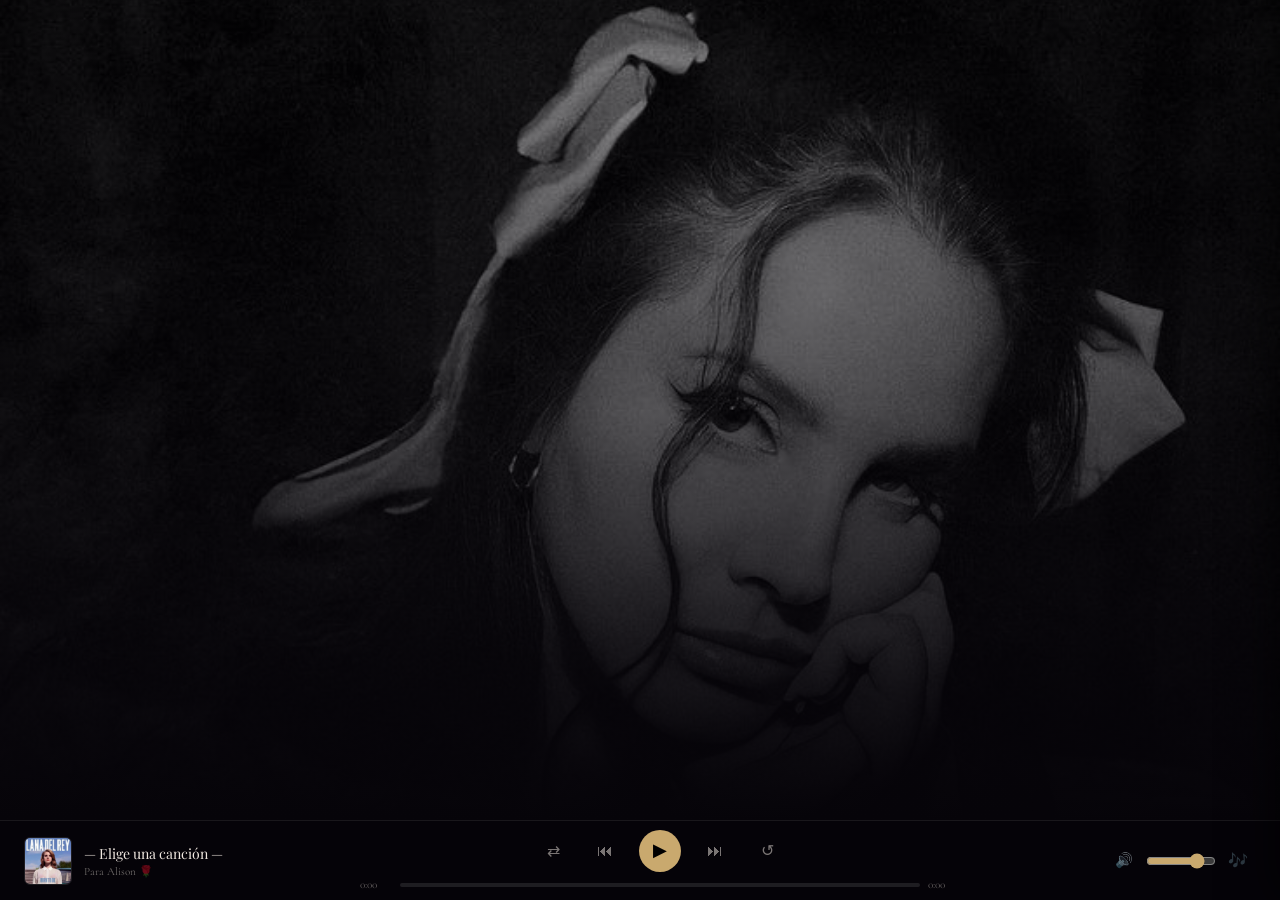
==== commit 11c3b828: "feat: Add app.html shell with persistent player + new album pages - Add app.html as main shell with " ====
--- a/index.html
+++ b/index.html
@@ -4,232 +4,15 @@
   <meta charset="UTF-8" />
   <meta name="viewport" content="width=device-width, initial-scale=1.0" />
   <title>Lana Del Rey — Para Alison 🌹</title>
-
-  <!-- Google Fonts -->
-  <link rel="preconnect" href="https://fonts.googleapis.com" />
-  <link rel="preconnect" href="https://fonts.gstatic.com" crossorigin />
-  <link href="https://fonts.googleapis.com/css2?family=Playfair+Display:ital,wght@0,400;0,700;1,400;1,700&family=Cormorant+Garamond:ital,wght@0,300;0,400;1,300;1,400&family=Cinzel+Decorative:wght@400;700&display=swap" rel="stylesheet" />
-
-  <!-- CSS Global -->
-  <link rel="stylesheet" href="css/reset.css" />
-  <link rel="stylesheet" href="css/variables.css" />
-  <link rel="stylesheet" href="css/global.css" />
-  <link rel="stylesheet" href="css/hero.css" />
-  <link rel="stylesheet" href="css/albums-grid.css" />
-  <link rel="stylesheet" href="css/footer.css" />
-  <link rel="stylesheet" href="css/mobile.css" />
-  <link rel="stylesheet" href="css/particles.css" />
-  <link rel="stylesheet" href="css/features.css" />
+  <meta http-equiv="refresh" content="0; url=html/app.html" />
+  <style>
+    body { background: #060409; display: flex; align-items: center;
+           justify-content: center; height: 100vh; margin: 0;
+           font-family: serif; color: rgba(240,232,224,0.5); }
+    a { color: #c9a96e; }
+  </style>
 </head>
 <body>
-
-  <!-- Partículas decorativas -->
-  <div id="particles-container" aria-hidden="true"></div>
-
-  <!-- ══════════════ HERO ══════════════ -->
-  <header id="hero">
-    <div class="hero__overlay"></div>
-    <div class="hero__content">
-      <p class="hero__subtitle">Una colección-playlist especial para</p>
-      <h1 class="hero__name">Alison</h1>
-      <p class="hero__tagline">de la música de</p>
-      <h2 class="hero__artist">Lana Del Rey</h2>
-      <p class="hero__quote">De parte de Chris <3 </p>
-      <a href="#albums" class="hero__cta">Explorar álbumes</a>
-    </div>
-    <div class="hero__scroll-indicator">
-      <span></span>
-    </div>
-  </header>
-
-  <!-- ══════════════ DEDICATORIA ══════════════ -->
-  <section id="dedication">
-    <div class="dedication__wrapper">
-      <div class="dedication__image-frame">
-        <!-- Foto de Alison: assets/images/alison/main.jpg -->
-        <img src="assets/images/alison/main.jpg" alt="Alison" class="dedication__photo" onerror="this.src='assets/images/placeholder.jpg'" />
-        <div class="dedication__frame-decor"></div>
-      </div>
-      <div class="dedication__text">
-        <h3 class="dedication__title">Para ti, Alison</h3>
-        <p class="dedication__message">
-          <!-- Personaliza este mensaje -->
-          Hice esto porque se que te gusta mucho la musica de Lana del Rey.
-          Porque me importas mucho tambien lo hice porque no tienes spotify jajaja,
-          pero igual hice esto que es sencillo pero hecho con mucho cariño y refleja un poco
-          lo mucho que pienso en ti. Espero te guste y que cada vez que escuches una canción de Lana, pienses en lo mucho que te quiero y lo importante que eres para mi.
-        </p>
-        <span class="dedication__signature">Con todo mi corazoncito Chris</span>
-      </div>
-    </div>
-  </section>
-
-  <!-- ══════════════ GRID DE ÁLBUMES ══════════════ -->
-  <main id="albums">
-    <div class="albums__header">
-      <h2 class="albums__title">Discografía</h2>
-      <p class="albums__subtitle">Elige un álbum</p>
-    </div>
-
-    <div class="albums__grid">
-
-      <!-- Tarjeta: Born to Die -->
-      <a href="html/born-to-die.html" class="album-card" data-album="born-to-die" style="--card-color: #1a0a2e; --card-accent: #9b59b6;">
-        <div class="album-card__cover">
-          <img src="assets/images/albums/born-to-die.jpg" alt="Born to Die" onerror="this.src='assets/images/placeholder.jpg'" />
-          <div class="album-card__overlay">
-            <span class="album-card__play">▶</span>
-          </div>
-        </div>
-        <div class="album-card__info">
-          <h3 class="album-card__title">Born to Die</h3>
-          <p class="album-card__year">2012</p>
-          <p class="album-card__songs">15 canciones</p>
-        </div>
-      </a>
-
-      <!-- Tarjeta: Paradise EP -->
-      <a href="html/paradise.html" class="album-card" data-album="paradise" style="--card-color: #0d1f0d; --card-accent: #27ae60;">
-        <div class="album-card__cover">
-          <img src="assets/images/albums/paradise.jpg" alt="Paradise EP" onerror="this.src='assets/images/placeholder.jpg'" />
-          <div class="album-card__overlay">
-            <span class="album-card__play">▶</span>
-          </div>
-        </div>
-        <div class="album-card__info">
-          <h3 class="album-card__title">Paradise</h3>
-          <p class="album-card__year">2012 · EP</p>
-          <p class="album-card__songs">8 canciones</p>
-        </div>
-      </a>
-
-      <!-- Tarjeta: Ultraviolence -->
-      <a href="html/ultraviolence.html" class="album-card" data-album="ultraviolence" style="--card-color: #1a1200; --card-accent: #c0a060;">
-        <div class="album-card__cover">
-          <img src="assets/images/albums/ultraviolence.jpg" alt="Ultraviolence" onerror="this.src='assets/images/placeholder.jpg'" />
-          <div class="album-card__overlay">
-            <span class="album-card__play">▶</span>
-          </div>
-        </div>
-        <div class="album-card__info">
-          <h3 class="album-card__title">Ultraviolence</h3>
-          <p class="album-card__year">2014</p>
-          <p class="album-card__songs">12 canciones</p>
-        </div>
-      </a>
-
-      <!-- Tarjeta: Honeymoon -->
-      <a href="html/honeymoon.html" class="album-card" data-album="honeymoon" style="--card-color: #1a0f0f; --card-accent: #e8b4b8;">
-        <div class="album-card__cover">
-          <img src="assets/images/albums/honeymoon.jpg" alt="Honeymoon" onerror="this.src='assets/images/placeholder.jpg'" />
-          <div class="album-card__overlay">
-            <span class="album-card__play">▶</span>
-          </div>
-        </div>
-        <div class="album-card__info">
-          <h3 class="album-card__title">Honeymoon</h3>
-          <p class="album-card__year">2015</p>
-          <p class="album-card__songs">14 canciones</p>
-        </div>
-      </a>
-
-      <!-- Tarjeta: Lust for Life -->
-      <a href="html/lust-for-life.html" class="album-card" data-album="lust-for-life" style="--card-color: #0a0a1a; --card-accent: #4fc3f7;">
-        <div class="album-card__cover">
-          <img src="assets/images/albums/lust-for-life.jpg" alt="Lust for Life" onerror="this.src='assets/images/placeholder.jpg'" />
-          <div class="album-card__overlay">
-            <span class="album-card__play">▶</span>
-          </div>
-        </div>
-        <div class="album-card__info">
-          <h3 class="album-card__title">Lust for Life</h3>
-          <p class="album-card__year">2017</p>
-          <p class="album-card__songs">16 canciones</p>
-        </div>
-      </a>
-
-      <!-- Tarjeta: Norman Rockwell -->
-      <a href="html/norman-rockwell.html" class="album-card" data-album="norman-rockwell" style="--card-color: #0f0f14; --card-accent: #a8d8ea;">
-        <div class="album-card__cover">
-          <img src="assets/images/albums/norman-rockwell.jpg" alt="Norman Rockwell!" onerror="this.src='assets/images/placeholder.jpg'" />
-          <div class="album-card__overlay">
-            <span class="album-card__play">▶</span>
-          </div>
-        </div>
-        <div class="album-card__info">
-          <h3 class="album-card__title">Norman Rockwell!</h3>
-          <p class="album-card__year">2019</p>
-          <p class="album-card__songs">14 canciones</p>
-        </div>
-      </a>
-
-      <!-- Tarjeta: Blue Banisters -->
-      <a href="html/blue-banisters.html" class="album-card" data-album="blue-banisters" style="--card-color: #070d1a; --card-accent: #5b8fd4;">
-        <div class="album-card__cover">
-          <img src="assets/images/albums/blue-banisters.jpg" alt="Blue Banisters" onerror="this.src='assets/images/placeholder.jpg'" />
-          <div class="album-card__overlay">
-            <span class="album-card__play">▶</span>
-          </div>
-        </div>
-        <div class="album-card__info">
-          <h3 class="album-card__title">Blue Banisters</h3>
-          <p class="album-card__year">2021</p>
-          <p class="album-card__songs">15 canciones</p>
-        </div>
-      </a>
-
-      <!-- Tarjeta: Did You Know -->
-      <a href="html/did-you-know.html" class="album-card" data-album="did-you-know" style="--card-color: #100a00; --card-accent: #d4a843;">
-        <div class="album-card__cover">
-          <img src="assets/images/albums/did-you-know.jpg" alt="Did You Know That There's a Tunnel Under Ocean Blvd" onerror="this.src='assets/images/placeholder.jpg'" />
-          <div class="album-card__overlay">
-            <span class="album-card__play">▶</span>
-          </div>
-        </div>
-        <div class="album-card__info">
-          <h3 class="album-card__title">Did You Know…</h3>
-          <p class="album-card__year">2023</p>
-          <p class="album-card__songs">16 canciones</p>
-        </div>
-      </a>
-
-    </div>
-  </main>
-
-
-  <!-- ══════════════ FAVORITAS ══════════════ -->
-  <section id="favorites-section">
-    <div class="favorites__header">
-      <div>
-        <h2 class="favorites__title">Favoritas de mi Alison</h2>
-        <p class="favorites__subtitle">Las canciones que más te gustan, siempre aquí</p>
-      </div>
-    </div>
-    <div class="favorites__empty">
-      <span class="favorites__empty-icon">♡</span>
-      Aún no hay favoritas. Ve a un álbum y toca ♡ en cualquier canción.
-    </div>
-    <div class="favorites__grid" style="display:none"></div>
-  </section>
-
-  <!-- ══════════════ FRASE FINAL ══════════════ -->
-  <section id="love-note">
-    <div class="love-note__wrapper">
-      <p class="love-note__quote">"You are the ocean and I am the shore — always reaching, never quite enough."</p>
-      <p class="love-note__for">— Para Alison </p>
-    </div>
-  </section>
-
-  <!-- ══════════════ FOOTER ══════════════ -->
-  <footer id="footer">
-    <p class="footer__text">Hecho con cariño para <strong>Alison</strong> · De Chris</p>
-    <p class="footer__credit">Toda la música pertenece a sus respectivos autores. NO ME DEMANDEN PORFAVOR</p>
-  </footer>
-
-  <!-- Scripts -->
-  <script src="js/particles.js"></script>
-  <script src="js/main.js"></script>
-  <script src="js/favorites.js"></script>
-
+  <p>Cargando… <a href="html/app.html">Entrar</a></p>
 </body>
-</html>
+</html>
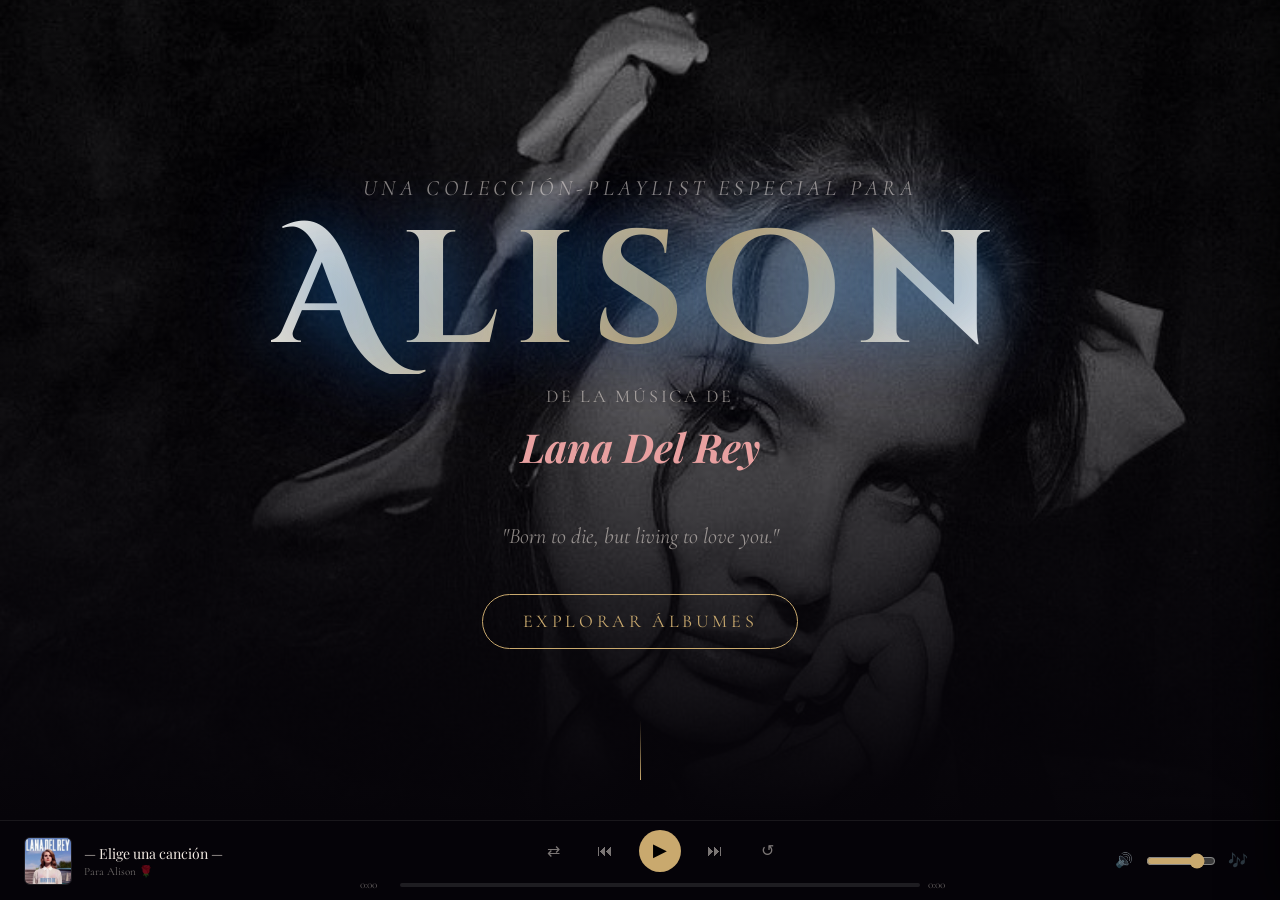
==== commit b553c834: "fix: Make index.html the main shell for GitHub Pages - Replace redirect with direct shell in index.h" ====
--- a/index.html
+++ b/index.html
@@ -4,15 +4,428 @@
   <meta charset="UTF-8" />
   <meta name="viewport" content="width=device-width, initial-scale=1.0" />
   <title>Lana Del Rey — Para Alison 🌹</title>
-  <meta http-equiv="refresh" content="0; url=html/app.html" />
+
+  <link rel="preconnect" href="https://fonts.googleapis.com" />
+  <link rel="preconnect" href="https://fonts.gstatic.com" crossorigin />
+  <link href="https://fonts.googleapis.com/css2?family=Playfair+Display:ital,wght@0,400;0,700;1,400&family=Cormorant+Garamond:ital,wght@0,300;0,400;1,300&family=Cinzel+Decorative:wght@400;700&display=swap" rel="stylesheet" />
+
   <style>
-    body { background: #060409; display: flex; align-items: center;
-           justify-content: center; height: 100vh; margin: 0;
-           font-family: serif; color: rgba(240,232,224,0.5); }
-    a { color: #c9a96e; }
+    /* ── Reset base ── */
+    *, *::before, *::after { box-sizing: border-box; margin: 0; padding: 0; }
+    html, body { height: 100%; overflow: hidden; background: #060409; }
+    * { -webkit-tap-highlight-color: transparent; }
+
+    /* ── iframe que ocupa toda la pantalla menos el player ── */
+    #page-frame {
+      position: fixed;
+      top: 0; left: 0; right: 0;
+      bottom: 80px;
+      width: 100%;
+      height: calc(100vh - 80px);
+      border: none;
+      background: #060409;
+      overflow: hidden;
+      display: block;
+    }
+
+    /* ── Player global fijo al fondo ── */
+    #global-player {
+      position: fixed;
+      bottom: 0; left: 0; right: 0;
+      height: 80px;
+      background: rgba(6, 4, 9, 0.97);
+      backdrop-filter: blur(24px);
+      -webkit-backdrop-filter: blur(24px);
+      border-top: 1px solid rgba(255,255,255,0.08);
+      display: grid;
+      grid-template-columns: 220px 1fr 180px;
+      align-items: center;
+      gap: 1rem;
+      padding: 0 1.5rem;
+      z-index: 9999;
+      padding-bottom: env(safe-area-inset-bottom, 0px);
+    }
+
+    .gp-info { display: flex; align-items: center; gap: 0.75rem; min-width: 0; }
+    .gp-thumb { width: 48px; height: 48px; border-radius: 6px; object-fit: cover; flex-shrink: 0; border: 1px solid rgba(255,255,255,0.1); }
+    .gp-text { min-width: 0; }
+    .gp-title { font-family: 'Playfair Display', serif; font-size: 0.875rem; color: #f0e8e0; white-space: nowrap; overflow: hidden; text-overflow: ellipsis; display: block; }
+    .gp-album { font-family: 'Cormorant Garamond', serif; font-size: 0.7rem; color: rgba(240,232,224,0.45); white-space: nowrap; overflow: hidden; text-overflow: ellipsis; display: block; margin-top: 2px; }
+
+    .gp-controls { display: flex; flex-direction: column; align-items: center; gap: 6px; }
+    .gp-buttons { display: flex; align-items: center; gap: 1rem; }
+    .gp-btn { background: none; border: none; color: rgba(240,232,224,0.5); font-size: 1rem; cursor: pointer; padding: 6px 8px; border-radius: 8px; line-height: 1; transition: color 0.2s, background 0.2s; min-width: 36px; min-height: 36px; display: flex; align-items: center; justify-content: center; touch-action: manipulation; -webkit-user-select: none; user-select: none; }
+    .gp-btn:hover  { color: #f0e8e0; background: rgba(255,255,255,0.07); }
+    .gp-btn:active { transform: scale(0.92); }
+
+    #gp-play { width: 42px; height: 42px; border-radius: 50%; background: var(--accent, #c9a96e); color: #000; font-size: 1.1rem; }
+    #gp-play:hover { background: #fff; }
+
+    .gp-progress { display: flex; align-items: center; gap: 0.5rem; width: 100%; max-width: 600px; }
+    .gp-time { font-family: 'Cormorant Garamond', serif; font-size: 0.7rem; color: rgba(240,232,224,0.4); white-space: nowrap; min-width: 32px; }
+    .gp-bar { flex: 1; height: 4px; background: rgba(255,255,255,0.1); border-radius: 999px; position: relative; cursor: pointer; touch-action: none; }
+    .gp-bar-fill { position: absolute; top: 0; left: 0; bottom: 0; background: var(--accent, #c9a96e); border-radius: 999px; pointer-events: none; transition: width 0.15s linear; }
+
+    .gp-right { display: flex; align-items: center; justify-content: flex-end; gap: 0.25rem; }
+    .gp-btn--queue { position: relative; }
+    .queue-badge { position: absolute; top: 0; right: 0; background: var(--accent, #c9a96e); color: #000; font-size: 0.5rem; font-weight: bold; min-width: 13px; height: 13px; border-radius: 99px; display: none; align-items: center; justify-content: center; pointer-events: none; line-height: 1; padding: 0 2px; }
+    .gp-btn.active { color: var(--accent, #c9a96e); }
+
+    #queue-overlay { position: fixed; inset: 0; background: rgba(0,0,0,0.55); backdrop-filter: blur(4px); z-index: 10000; opacity: 0; pointer-events: none; transition: opacity 0.3s; }
+    #queue-overlay.open { opacity: 1; pointer-events: all; }
+
+    #queue-panel { position: fixed; top: 0; right: 0; bottom: 0; width: min(380px, 92vw); background: #0e0a18; border-left: 1px solid rgba(255,255,255,0.08); z-index: 10001; display: flex; flex-direction: column; transform: translateX(100%); transition: transform 0.35s cubic-bezier(0.4,0,0.2,1); box-shadow: -8px 0 40px rgba(0,0,0,0.6); }
+    #queue-panel.open { transform: translateX(0); }
+
+    .qp-header { display: flex; align-items: center; justify-content: space-between; padding: 1.25rem 1.5rem; border-bottom: 1px solid rgba(255,255,255,0.07); }
+    .qp-header-left { display: flex; align-items: baseline; gap: 0.5rem; }
+    .qp-title { font-family: 'Cinzel Decorative', serif; font-size: 0.9rem; color: var(--accent, #c9a96e); letter-spacing: 0.1em; }
+    .qp-count { font-family: 'Cormorant Garamond', serif; font-size: 0.75rem; color: rgba(240,232,224,0.35); }
+    .qp-close { background: none; border: none; color: rgba(240,232,224,0.4); font-size: 1.3rem; cursor: pointer; padding: 4px 8px; border-radius: 6px; touch-action: manipulation; }
+    .qp-close:hover { color: #f0e8e0; background: rgba(255,255,255,0.07); }
+
+    .qp-body { flex: 1; overflow-y: auto; -webkit-overflow-scrolling: touch; padding: 0.5rem 0; }
+    .qp-empty { display: flex; flex-direction: column; align-items: center; justify-content: center; height: 100%; gap: 0.75rem; color: rgba(240,232,224,0.25); font-family: 'Cormorant Garamond', serif; font-style: italic; text-align: center; padding: 2rem; }
+    .qp-empty-icon { font-size: 2.5rem; opacity: 0.3; }
+
+    .qp-item { display: grid; grid-template-columns: 38px 1fr auto; align-items: center; gap: 0.75rem; padding: 0.6rem 1.5rem; cursor: pointer; border-bottom: 1px solid rgba(255,255,255,0.04); transition: background 0.15s; touch-action: manipulation; }
+    .qp-item:hover { background: rgba(255,255,255,0.04); }
+    .qp-item-thumb { width: 38px; height: 38px; border-radius: 4px; object-fit: cover; border: 1px solid rgba(255,255,255,0.08); }
+    .qp-item-info { min-width: 0; }
+    .qp-item-title { font-family: 'Playfair Display', serif; font-size: 0.825rem; color: #f0e8e0; white-space: nowrap; overflow: hidden; text-overflow: ellipsis; display: block; }
+    .qp-item-album { font-family: 'Cormorant Garamond', serif; font-size: 0.68rem; color: rgba(240,232,224,0.38); white-space: nowrap; overflow: hidden; text-overflow: ellipsis; display: block; margin-top: 2px; }
+    .qp-item-remove { background: none; border: none; color: rgba(240,232,224,0.22); font-size: 1rem; cursor: pointer; padding: 4px 8px; border-radius: 6px; transition: color 0.2s; flex-shrink: 0; touch-action: manipulation; }
+    .qp-item-remove:hover { color: #e8a0a0; }
+
+    .qp-footer { padding: 0.875rem 1.5rem; border-top: 1px solid rgba(255,255,255,0.07); }
+    .qp-clear { width: 100%; padding: 0.55rem; background: rgba(255,255,255,0.05); border: 1px solid rgba(255,255,255,0.1); color: rgba(240,232,224,0.55); border-radius: 999px; font-family: 'Cormorant Garamond', serif; font-size: 0.8rem; letter-spacing: 0.1em; cursor: pointer; transition: background 0.2s, color 0.2s; touch-action: manipulation; }
+    .qp-clear:hover { background: rgba(255,255,255,0.1); color: #f0e8e0; }
+
+    #toast { position: fixed; bottom: 100px; left: 50%; transform: translateX(-50%) translateY(8px); background: rgba(20,15,30,0.96); border: 1px solid rgba(255,255,255,0.1); color: #f0e8e0; font-family: 'Cormorant Garamond', serif; font-size: 0.875rem; padding: 0.55rem 1.25rem; border-radius: 999px; backdrop-filter: blur(12px); opacity: 0; pointer-events: none; transition: opacity 0.25s, transform 0.25s; z-index: 99999; white-space: nowrap; }
+    #toast.show { opacity: 1; transform: translateX(-50%) translateY(0); }
+
+    @media (max-width: 768px) {
+      #page-frame  { bottom: 68px; height: calc(100vh - 68px); }
+      #global-player { height: 68px; grid-template-columns: 1fr auto; grid-template-rows: auto auto; padding: 0.4rem 0.75rem; gap: 0.3rem; }
+      .gp-info  { grid-column: 1; grid-row: 1; }
+      .gp-right { grid-column: 2; grid-row: 1; }
+      .gp-controls { grid-column: 1 / -1; grid-row: 2; gap: 4px; }
+      .gp-buttons { gap: 0.6rem; }
+      #gp-play  { width: 36px; height: 36px; font-size: 1rem; }
+      .gp-btn   { min-width: 30px; min-height: 30px; font-size: 0.9rem; padding: 4px 6px; }
+      .gp-time  { font-size: 0.65rem; min-width: 28px; }
+      .gp-thumb { width: 40px; height: 40px; }
+      .gp-title { font-size: 0.8rem; }
+      #gp-vol-wrap { display: none; }
+    }
+
+    @media (max-width: 480px) {
+      .gp-right { gap: 0; }
+      #gp-shuffle, #gp-loop { display: none; }
+    }
   </style>
 </head>
 <body>
-  <p>Cargando… <a href="html/app.html">Entrar</a></p>
+
+  <!-- ══ IFRAME: toda la navegación ocurre aquí ══ -->
+  <iframe id="page-frame" src="index-content.html" title="Contenido" allow="autoplay" allowfullscreen scrolling="yes"></iframe>
+
+  <!-- ══ PLAYER GLOBAL (nunca se destruye) ══ -->
+  <div id="global-player">
+    <div class="gp-info">
+      <img id="gp-thumb" class="gp-thumb" src="assets/images/albums/born-to-die.jpg" alt="Portada" onerror="this.style.display='none'" />
+      <div class="gp-text">
+        <span id="gp-title" class="gp-title">— Elige una canción —</span>
+        <span id="gp-album" class="gp-album">Para Alison 🌹</span>
+      </div>
+    </div>
+
+    <div class="gp-controls">
+      <div class="gp-buttons">
+        <button class="gp-btn" id="gp-shuffle" title="Aleatorio">⇄</button>
+        <button class="gp-btn" id="gp-prev"    title="Anterior">⏮</button>
+        <button class="gp-btn" id="gp-play"    title="Play">▶</button>
+        <button class="gp-btn" id="gp-next"    title="Siguiente">⏭</button>
+        <button class="gp-btn" id="gp-loop"    title="Repetir">↺</button>
+      </div>
+      <div class="gp-progress">
+        <span class="gp-time" id="gp-cur">0:00</span>
+        <div class="gp-bar" id="gp-bar"><div class="gp-bar-fill" id="gp-fill" style="width:0%"></div></div>
+        <span class="gp-time" id="gp-dur">0:00</span>
+      </div>
+    </div>
+
+    <div class="gp-right">
+      <div id="gp-vol-wrap" style="display:flex;align-items:center;gap:4px;">
+        <span class="gp-btn" id="gp-vol-icon" style="cursor:pointer;font-size:0.9rem;">🔊</span>
+        <input type="range" id="gp-vol" min="0" max="1" step="0.01" value="0.8" style="width:70px;accent-color:var(--accent,#c9a96e);cursor:pointer;" />
+      </div>
+      <button class="gp-btn gp-btn--queue" id="gp-queue-btn" title="Cola">🎶<span class="queue-badge" id="queue-badge"></span></button>
+    </div>
+  </div>
+
+  <!-- ══ PANEL DE COLA ══ -->
+  <div id="queue-overlay"></div>
+  <div id="queue-panel">
+    <div class="qp-header">
+      <div class="qp-header-left">
+        <span class="qp-title">Cola</span>
+        <span class="qp-count" id="qp-count">0 canciones</span>
+      </div>
+      <button class="qp-close" id="qp-close">✕</button>
+    </div>
+    <div class="qp-body" id="qp-body"></div>
+    <div class="qp-footer">
+      <button class="qp-clear" id="qp-clear">Vaciar cola</button>
+    </div>
+  </div>
+
+  <!-- ══ TOAST ══ -->
+  <div id="toast"></div>
+
+  <!-- ══ AUDIO GLOBAL (nunca se destruye) ══ -->
+  <audio id="global-audio" playsinline webkit-playsinline x-webkit-airplay="allow" preload="auto"></audio>
+
+  <script>
+  (function () {
+    "use strict";
+
+    var K_QUEUE = "ldr_queue";
+    var K_FAV   = "ldr_favorites";
+
+    var state = { src: "", title: "", album: "", cover: "", slug: "", playlist: [], idx: 0, shuffle: false, loop: false, playing: false };
+
+    var audio    = document.getElementById("global-audio");
+    var frame    = document.getElementById("page-frame");
+    var elThumb  = document.getElementById("gp-thumb");
+    var elTitle  = document.getElementById("gp-title");
+    var elAlbum  = document.getElementById("gp-album");
+    var elPlay   = document.getElementById("gp-play");
+    var elPrev   = document.getElementById("gp-prev");
+    var elNext   = document.getElementById("gp-next");
+    var elShuffle= document.getElementById("gp-shuffle");
+    var elLoop   = document.getElementById("gp-loop");
+    var elBar    = document.getElementById("gp-bar");
+    var elFill   = document.getElementById("gp-fill");
+    var elCur    = document.getElementById("gp-cur");
+    var elDur    = document.getElementById("gp-dur");
+    var elVol    = document.getElementById("gp-vol");
+    var elVolIcon= document.getElementById("gp-vol-icon");
+    var elQueueBtn = document.getElementById("gp-queue-btn");
+    var elBadge  = document.getElementById("queue-badge");
+
+    var qOverlay = document.getElementById("queue-overlay");
+    var qPanel   = document.getElementById("queue-panel");
+    var qBody    = document.getElementById("qp-body");
+    var qCount   = document.getElementById("qp-count");
+    var qClose   = document.getElementById("qp-close");
+    var qClear   = document.getElementById("qp-clear");
+
+    var toastEl  = document.getElementById("toast");
+    var toastTimer = null;
+
+    function fmt(s) { if (!s || isNaN(s)) return "0:00"; var m = Math.floor(s / 60); var ss = Math.floor(s % 60).toString().padStart(2, "0"); return m + ":" + ss; }
+    function esc(s) { return (s || "").replace(/&/g,"&amp;").replace(/</g,"&lt;").replace(/>/g,"&gt;"); }
+    function loadQueue() { try { return JSON.parse(localStorage.getItem(K_QUEUE)) || []; } catch (_) { return []; } }
+    function saveQueue(q) { try { localStorage.setItem(K_QUEUE, JSON.stringify(q)); } catch (_) {} }
+
+    function showToast(msg) {
+      toastEl.textContent = msg;
+      toastEl.classList.add("show");
+      clearTimeout(toastTimer);
+      toastTimer = setTimeout(function () { toastEl.classList.remove("show"); }, 2000);
+    }
+
+    function onTap(el, fn) {
+      if (!el) return;
+      var touched = false;
+      el.addEventListener("touchend", function (e) { e.preventDefault(); touched = true; fn(); setTimeout(function () { touched = false; }, 400); }, { passive: false });
+      el.addEventListener("click", function () { if (!touched) fn(); });
+    }
+
+    var ACCENTS = { "born-to-die": "#9b59b6", "paradise": "#27ae60", "ultraviolence": "#c0a060", "honeymoon": "#e8b4b8", "lust-for-life": "#4fc3f7", "norman-rockwell":"#a8d8ea", "blue-banisters": "#5b8fd4", "did-you-know": "#d4a843" };
+    function setAccent(slug) { var color = ACCENTS[slug] || "#c9a96e"; document.documentElement.style.setProperty("--accent", color); }
+
+    function normalizeUrl(url) { if (!url) return ""; try { return new URL(url).href; } catch(_) { try { return new URL(url, window.location.href).href; } catch(__) { return url; } } }
+
+    function loadTrack(src, title, album, cover, slug, playlist, idx, autoPlay) {
+      var normSrc   = normalizeUrl(src);
+      var normCover = normalizeUrl(cover);
+      state.src      = normSrc;
+      state.title    = title;
+      state.album    = album;
+      state.cover    = normCover;
+      state.slug     = slug || "";
+      state.playlist = (playlist || []).map(function(t) { return { src: normalizeUrl(t.src), title: t.title }; });
+      state.idx      = (idx !== undefined) ? idx : 0;
+      elTitle.textContent = title || "— Elige una canción —";
+      elAlbum.textContent = album || "Para Alison 🌹";
+      if (normCover) { elThumb.src = normCover; elThumb.style.display = ""; }
+      setAccent(slug);
+      audio.src = normSrc;
+      audio.load();
+      if (autoPlay) { audio.play().then(function () { setPlaying(true); }).catch(function () { setPlaying(false); }); } else { setPlaying(false); }
+      updateMediaSession();
+      postToFrame({ type: "TRACK_ACTIVE", src: src });
+    }
+
+    function setPlaying(val) {
+      state.playing = val;
+      elPlay.textContent = val ? "⏸" : "▶";
+      elPlay.title = val ? "Pausar" : "Reproducir";
+      if ("mediaSession" in navigator) { navigator.mediaSession.playbackState = val ? "playing" : "paused"; }
+    }
+
+    function doPlay() { if (!state.src) return; if (audio.paused) { audio.play().then(function () { setPlaying(true); }).catch(function () {}); } else { audio.pause(); setPlaying(false); } }
+    function doNext() {
+      var q = loadQueue();
+      if (q.length > 0) { var item = q.shift(); saveQueue(q); updateQueueBadge(); renderQueuePanel(); loadTrack(item.src, item.title, item.album, item.cover, item.slug, [], 0, true); return; }
+      if (state.playlist.length === 0) return;
+      var next; if (state.shuffle) { do { next = Math.floor(Math.random() * state.playlist.length); } while (next === state.idx && state.playlist.length > 1); } else { next = (state.idx + 1) % state.playlist.length; }
+      var t = state.playlist[next];
+      loadTrack(t.src, t.title, state.album, state.cover, state.slug, state.playlist, next, true);
+    }
+    function doPrev() { if (audio.currentTime > 3) { audio.currentTime = 0; return; } if (state.playlist.length === 0) return; var prev = (state.idx - 1 + state.playlist.length) % state.playlist.length; var t = state.playlist[prev]; loadTrack(t.src, t.title, state.album, state.cover, state.slug, state.playlist, prev, true); }
+    function doShuffle() { state.shuffle = !state.shuffle; elShuffle.classList.toggle("active", state.shuffle); }
+    function doLoop() { state.loop = !state.loop; elLoop.classList.toggle("active", state.loop); }
+
+    audio.addEventListener("timeupdate", function () { if (!audio.duration) return; var pct = (audio.currentTime / audio.duration) * 100; elFill.style.width = pct + "%"; elCur.textContent = fmt(audio.currentTime); });
+    audio.addEventListener("loadedmetadata", function () { elDur.textContent = fmt(audio.duration); });
+    audio.addEventListener("ended", function () { if (state.loop) { audio.currentTime = 0; audio.play().catch(function () {}); } else { doNext(); } });
+    audio.addEventListener("pause", function () { if (!audio.ended) setPlaying(false); });
+    audio.addEventListener("play",  function () { setPlaying(true); });
+
+    var dragging = false;
+    function seekAt(clientX) { if (!audio.duration) return; var rect = elBar.getBoundingClientRect(); var ratio = Math.max(0, Math.min(1, (clientX - rect.left) / rect.width)); audio.currentTime = ratio * audio.duration; elFill.style.width = (ratio * 100) + "%"; }
+    elBar.addEventListener("mousedown",  function (e) { dragging = true; seekAt(e.clientX); });
+    document.addEventListener("mousemove", function (e) { if (dragging) seekAt(e.clientX); });
+    document.addEventListener("mouseup",   function ()  { dragging = false; });
+    elBar.addEventListener("touchstart", function (e) { e.preventDefault(); dragging = true; seekAt(e.touches[0].clientX); }, { passive: false });
+    elBar.addEventListener("touchmove",  function (e) { e.preventDefault(); if (dragging) seekAt(e.touches[0].clientX); }, { passive: false });
+    elBar.addEventListener("touchend",   function ()  { dragging = false; });
+
+    audio.volume = 0.8;
+    elVol.addEventListener("input", function () { audio.volume = parseFloat(elVol.value); elVolIcon.textContent = audio.volume === 0 ? "🔇" : audio.volume < 0.5 ? "🔉" : "🔊"; });
+    onTap(elVolIcon, function () { audio.muted = !audio.muted; elVolIcon.textContent = audio.muted ? "🔇" : "🔊"; });
+
+    onTap(elPlay,    doPlay);
+    onTap(elNext,    doNext);
+    onTap(elPrev,    doPrev);
+    onTap(elShuffle, doShuffle);
+    onTap(elLoop,    doLoop);
+    onTap(elQueueBtn, function () { openQueue(); });
+
+    function updateMediaSession() {
+      if (!("mediaSession" in navigator)) return;
+      navigator.mediaSession.metadata = new MediaMetadata({ title: state.title || "Lana Del Rey", artist: "Lana Del Rey", album: state.album || "", artwork: state.cover ? [{ src: state.cover, sizes: "512x512", type: "image/jpeg" }] : [] });
+      navigator.mediaSession.setActionHandler("play",           function () { audio.play().catch(function(){}); });
+      navigator.mediaSession.setActionHandler("pause",          function () { audio.pause(); });
+      navigator.mediaSession.setActionHandler("nexttrack",      doNext);
+      navigator.mediaSession.setActionHandler("previoustrack",  doPrev);
+    }
+
+    function openQueue()  { qOverlay.classList.add("open"); qPanel.classList.add("open"); renderQueuePanel(); }
+    function closeQueue() { qOverlay.classList.remove("open"); qPanel.classList.remove("open"); }
+
+    qOverlay.addEventListener("click", closeQueue);
+    onTap(qClose, closeQueue);
+    onTap(qClear, function () { saveQueue([]); updateQueueBadge(); renderQueuePanel(); showToast("Cola vaciada"); });
+
+    function updateQueueBadge() {
+      var q = loadQueue();
+      if (q.length > 0) { elBadge.textContent = q.length > 99 ? "99+" : q.length; elBadge.style.display = "flex"; elQueueBtn.classList.add("active"); }
+      else { elBadge.style.display = "none"; elQueueBtn.classList.remove("active"); }
+    }
+
+    function renderQueuePanel() {
+      var q = loadQueue();
+      qCount.textContent = q.length + (q.length === 1 ? " canción" : " canciones");
+      if (q.length === 0) { qBody.innerHTML = '<div class="qp-empty"><span class="qp-empty-icon">🎵</span><span>La cola está vacía.<br>Agrega canciones con <strong>+Cola</strong>.</span></div>'; return; }
+      qBody.innerHTML = "";
+      q.forEach(function (item, i) {
+        var div = document.createElement("div");
+        div.className = "qp-item";
+        div.innerHTML = '<img class="qp-item-thumb" src="' + esc(item.cover || "") + '" alt="" onerror="this.style.display=\'none\'" /><div class="qp-item-info"><span class="qp-item-title">' + esc(item.title) + '</span><span class="qp-item-album">' + esc(item.album) + '</span></div><button class="qp-item-remove" type="button" data-idx="' + i + '">✕</button>';
+        onTap(div.querySelector(".qp-item-info"), function () {
+          var fresh = loadQueue();
+          var it = fresh.splice(i, 1)[0];
+          saveQueue(fresh);
+          updateQueueBadge();
+          renderQueuePanel();
+          if (it) loadTrack(it.src, it.title, it.album, it.cover, it.slug, [], 0, true);
+          closeQueue();
+        });
+        onTap(div.querySelector(".qp-item-remove"), function () {
+          var fresh = loadQueue();
+          fresh.splice(i, 1);
+          saveQueue(fresh);
+          updateQueueBadge();
+          renderQueuePanel();
+        });
+        qBody.appendChild(div);
+      });
+    }
+
+    function postToFrame(msg) { try { frame.contentWindow.postMessage(msg, "*"); } catch (_) {} }
+
+    window.addEventListener("message", function (e) {
+      var d = e.data;
+      if (!d || !d.type) return;
+      switch (d.type) {
+        case "PLAY_TRACK":
+          if (d.action === "toggle") { doPlay(); break; }
+          if (d.action === "prev")   { doPrev(); break; }
+          if (d.action === "next")   { doNext(); break; }
+          if (d.action === "shuffle"){ doShuffle(); break; }
+          if (d.action === "loop")   { doLoop(); break; }
+          if (d.src) { loadTrack(d.src, d.title, d.album, d.cover, d.slug, d.playlist || [], d.idx || 0, true); }
+          break;
+        case "ADD_QUEUE":
+          var q = loadQueue();
+          if (q.length > 0 && q[q.length - 1].src === d.src) { showToast("Ya está en la cola ✓"); break; }
+          q.push({ src: d.src, title: d.title, album: d.album, cover: d.cover, slug: d.slug, id: Date.now() });
+          saveQueue(q);
+          updateQueueBadge();
+          renderQueuePanel();
+          showToast("+ Cola: " + d.title);
+          break;
+        case "TOGGLE_FAV":
+          var favs = []; try { favs = JSON.parse(localStorage.getItem(K_FAV)) || []; } catch(_){}
+          var exists = favs.findIndex(function (f) { return f.src === d.src; });
+          if (exists >= 0) { favs.splice(exists, 1); showToast("♡ Quitado de favoritas"); } else { favs.push({ src: d.src, title: d.title, album: d.album, cover: d.cover, slug: d.slug }); showToast("♥ Guardado en favoritas"); }
+          try { localStorage.setItem(K_FAV, JSON.stringify(favs)); } catch(_){}
+          postToFrame({ type: "FAV_UPDATE", src: d.src, isFav: exists < 0 });
+          break;
+        case "CHECK_FAV":
+          var favs2 = []; try { favs2 = JSON.parse(localStorage.getItem(K_FAV)) || []; } catch(_){}
+          var isFav = favs2.some(function (f) { return f.src === d.src; });
+          postToFrame({ type: "FAV_STATE", src: d.src, isFav: isFav });
+          break;
+        case "GET_QUEUE_COUNT": postToFrame({ type: "QUEUE_COUNT", count: loadQueue().length }); break;
+        case "OPEN_QUEUE": openQueue(); break;
+        case "NAVIGATE":
+          var navHref = d.href;
+          if (navHref.startsWith("html/")) { navHref = navHref.replace("html/", ""); }
+          frame.src = navHref;
+          break;
+      }
+    });
+
+    frame.addEventListener("load", function () {
+      if (state.src) { setTimeout(function () { postToFrame({ type: "TRACK_ACTIVE", src: state.src }); postToFrame({ type: "QUEUE_COUNT", count: loadQueue().length }); }, 200); }
+    });
+
+    document.addEventListener("keydown", function (e) {
+      var tag = e.target.tagName.toLowerCase();
+      if (tag === "input" || tag === "textarea") return;
+      switch (e.code) { case "Space": e.preventDefault(); doPlay(); break; case "ArrowRight": e.preventDefault(); doNext(); break; case "ArrowLeft": e.preventDefault(); doPrev(); break; }
+    });
+
+    window.addEventListener("storage", function (e) { if (e.key === K_QUEUE) { updateQueueBadge(); renderQueuePanel(); } });
+
+    updateQueueBadge();
+    renderQueuePanel();
+  })();
+  </script>
 </body>
 </html>
